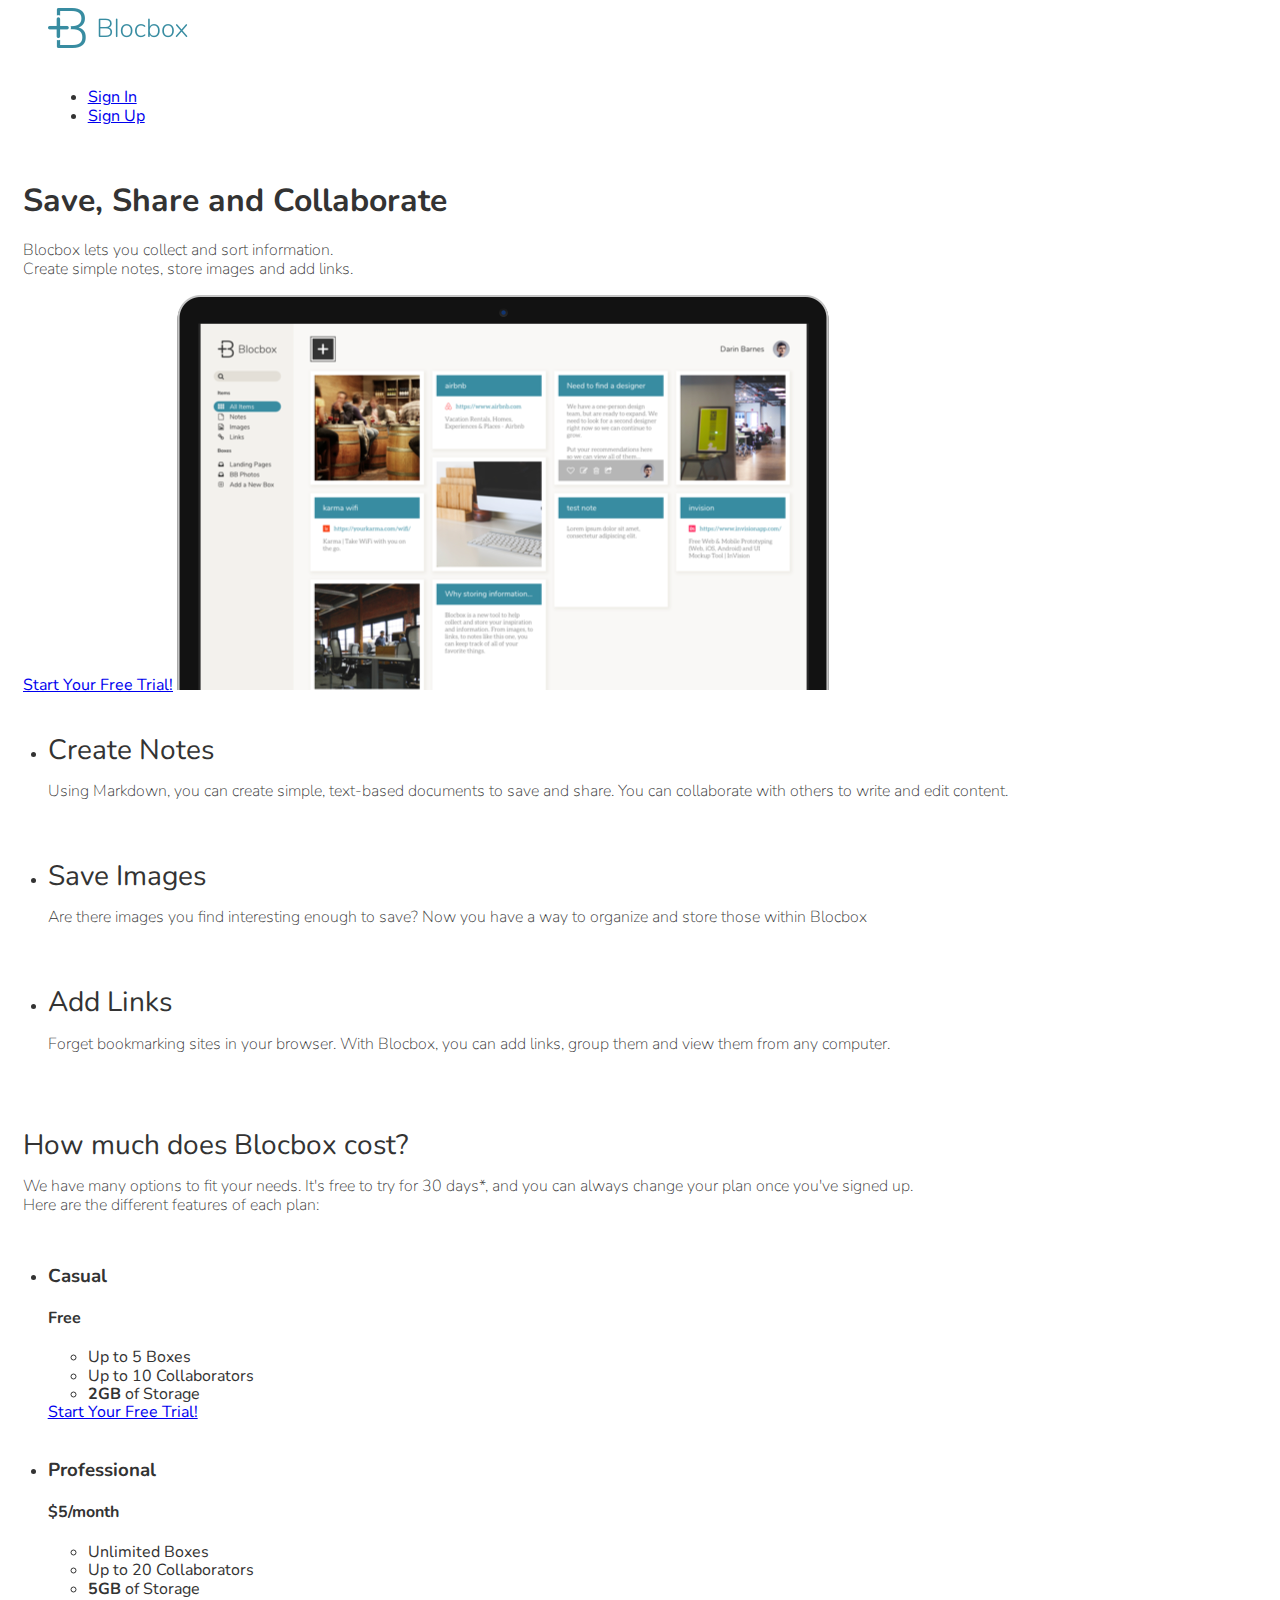
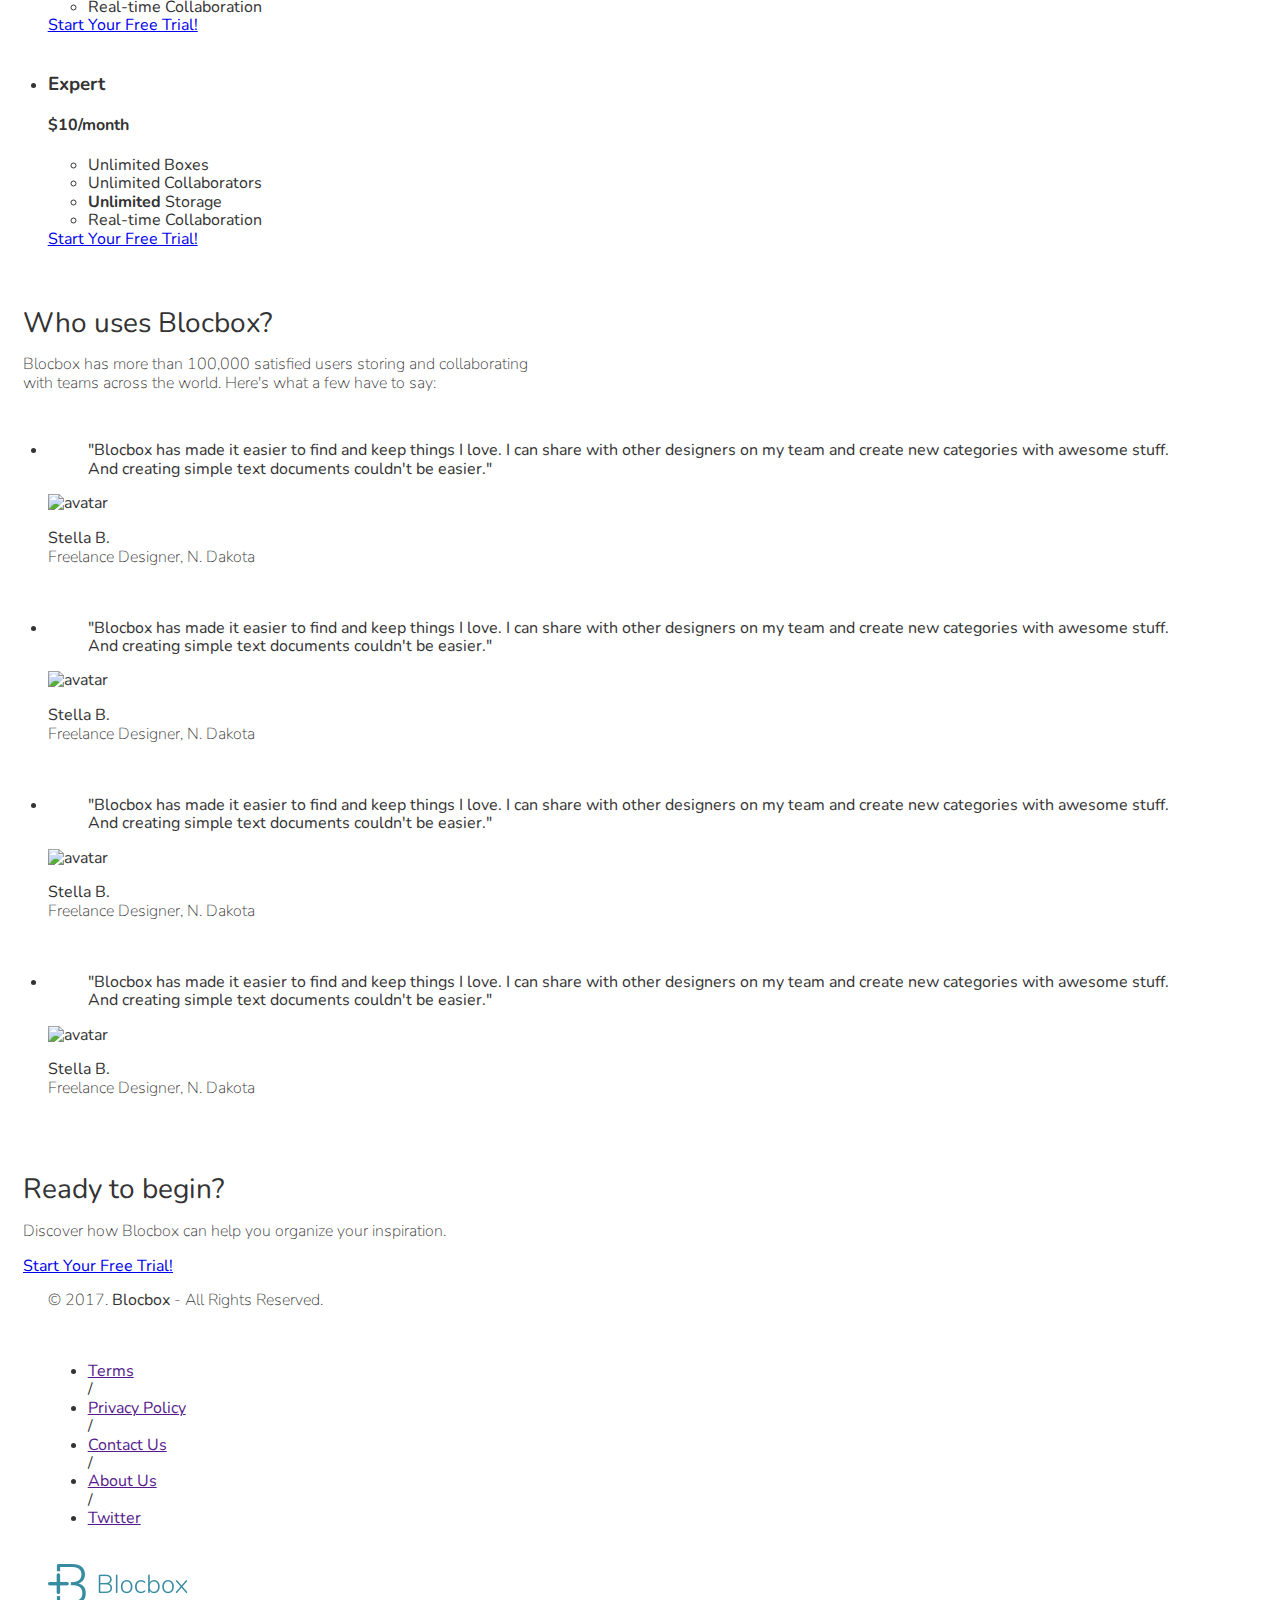
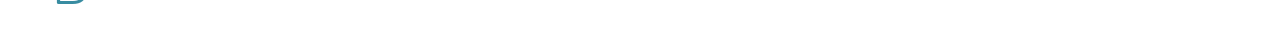
==== index.html @ 4936df34 "Checkpoint 28 completed" ====
<!DOCTYPE html>
<html lang="en-us">
<head>
  <meta http-equiv="X-UA-Compatible" content="IE=Edge">
  <meta charset="UTF-8">
  <title>Save, Share and Collaborate | Blocbox</title>

  <!-- Nunito Font -->
  <link href="https://fonts.googleapis.com/css?family=Nunito" rel="stylesheet">
  <!-- Aleo Font -->
  <link href="https://fontlibrary.org/face/aleo" rel="stylesheet">

  <!-- CSS -->
  <link rel="stylesheet" href="css/normalize.css">
  <link rel="stylesheet" href="css/style.css">
  <link rel="stylesheet" href="css/font-awesome.css"
  
</head>
<body>
  <header>
    <nav class="container">
      <div class="one-half">
        <a href="index.html" class="site-logo"><img src="images/site-logo.png" alt="Blocbox" /></a>
      </div>
      <div class="one-half">
        <ul>
          <li><a href="signin.html">Sign In</a></li>
          <li class="btn-outline"><a href="signup.html">Sign Up</a></li>
        </ul>
      </div>
    </nav>
    <div class="container hero">
      <h1>Save, Share and Collaborate</h1>
      <p>Blocbox lets you collect and sort information.<br/>Create simple notes, store images and add links.</p>
      <a href="signup.html" class="btn">Start Your Free Trial!</a>
      <img src="images/dashboard.png" alt="Blocbox" />
    </div>
  </header>
  <main role="main">
    <!-- Benefits -->
    <section class="benefits">
      <ul class="container">
        <li class="one-third">
          <h2>Create Notes</h2>
          <p>Using Markdown, you can create simple, text-based documents to save and share. You can collaborate with others to write and edit content.</p>
        </li>
        <li class="one-third">
          <h2>Save Images</h2>
          <p>Are there images you find interesting enough to save? Now you have a way to organize and store those within Blocbox</p>
        </li>
        <li class="one-third">
          <h2>Add Links</h2>
          <p>Forget bookmarking sites in your browser. With Blocbox, you can add links, group them and view them from any computer.</p>
        </li>
      </ul>
    </section>

    <!-- Pricing -->
    <section class="pricing">
      <div class="container">
        <h2>How much does Blocbox cost?</h2>
        <p>We have many options to fit your needs. It's free to try for 30 days*, and you can always change your plan once you've signed up.<br/> Here are the different features of each plan:</p>
      </div>
      <ul class="container">
        <li class="one-third">
          <div class="box">
            <h3>Casual</h3>
            <h4>Free</h4>
            <ul>
              <li>Up to 5 Boxes</li>
              <li>Up to 10 Collaborators</li>
              <li><strong>2GB</strong> of Storage</li>
            </ul>
            <a href="signup.html" class="btn">Start Your Free Trial!</a>
          </div>
        </li>
        <li class="one-third">
          <div class="box middle">
            <h3>Professional</h3>
            <h4><span>$</span>5<span class="month">/month</span></h4>
            <ul>
              <li>Unlimited Boxes</li>
              <li>Up to 20 Collaborators</li>
              <li><strong>5GB</strong> of Storage</li>
              <li>Real-time Collaboration</li>
            </ul>
            <a href="signup.html" class="btn">Start Your Free Trial!</a>
          </div>
        </li>
        <li class="one-third">
          <div class="box">
            <h3>Expert</h3>
            <h4><span>$</span>10<span class="month">/month</span></h4>
            <ul>
              <li>Unlimited Boxes</li>
              <li>Unlimited Collaborators</li>
              <li><strong>Unlimited</strong> Storage</li>
              <li>Real-time Collaboration</li>
            </ul>
            <a href="signup.html" class="btn">Start Your Free Trial!</a>
          </div>
        </li>
      </ul>
    </section>

    <!-- Testimonials -->
    <section class="testimonials">
      <div class="container">
        <h2>Who uses Blocbox?</h2>
        <p>Blocbox has more than 100,000 satisfied users storing and collaborating<br/> with teams across the world. Here's what a few have to say:</p>
      </div>
      <ul class="container">
        <li class="one-fourth">
          <blockquote>"Blocbox has made it easier to find and keep things I love. I can share with other designers on my team and create new categories with awesome stuff. And creating simple text documents couldn't be easier."
          </blockquote>
          <img src="https://s3.amazonaws.com/uifaces/faces/twitter/jsa/128.jpg" alt="avatar">
          <p class="name"><strong>Stella B.</strong><br/>Freelance Designer, N. Dakota</p>
        </li>
        <li class="one-fourth">
          <blockquote>"Blocbox has made it easier to find and keep things I love. I can share with other designers on my team and create new categories with awesome stuff. And creating simple text documents couldn't be easier."
          </blockquote>
          <img src="https://s3.amazonaws.com/uifaces/faces/twitter/jsa/128.jpg" alt="avatar">
          <p class="name"><strong>Stella B.</strong><br/>Freelance Designer, N. Dakota</p>
        </li>
        <li class="one-fourth">
          <blockquote>"Blocbox has made it easier to find and keep things I love. I can share with other designers on my team and create new categories with awesome stuff. And creating simple text documents couldn't be easier."
          </blockquote>
          <img src="https://s3.amazonaws.com/uifaces/faces/twitter/jsa/128.jpg" alt="avatar">
          <p class="name"><strong>Stella B.</strong><br/>Freelance Designer, N. Dakota</p>
        </li>
        <li class="one-fourth">
          <blockquote>"Blocbox has made it easier to find and keep things I love. I can share with other designers on my team and create new categories with awesome stuff. And creating simple text documents couldn't be easier."
          </blockquote>
          <img src="https://s3.amazonaws.com/uifaces/faces/twitter/jsa/128.jpg" alt="avatar">
          <p class="name"><strong>Stella B.</strong><br/>Freelance Designer, N. Dakota</p>
        </li>
      </ul>
    </section>

    <!-- Call to Action -->
    <section class="call to action">
      <div class="container">
        <h2>Ready to begin?</h2>
        <p>Discover how Blocbox can help you organize your inspiration.</p>
        <a href="signup.html" class="btn">Start Your Free Trial!</a>
      </div>
    </section>
  </main>

  <!-- Footer -->
  <footer>
    <div class="container footer-nav-block">
      <div class="left-footer-block one-third">
        <p class="copyright-block">&copy; 2017. <strong>Blocbox</strong> - All Rights Reserved.</p>
      </div>
      <nav class="link-block middle-footer-block one-third">
        <ul>
          <li><a href="">Terms</a></li> /
          <li><a href="">Privacy Policy</a></li> /
          <li><a href="">Contact Us</a></li> /
          <li><a href="">About Us</a></li> /
          <li><a href="">Twitter</a></li>
        </ul>
      </nav>
      <div class="right-footer-block one-third">
        <img class="logo" src="images/site-logo.png" alt="Blocbox" />
      </div>
    </div>
  </footer>

</body>
</html>
---- css/style.css ----
html, body{
  overflow-x: hidden;
}
body{
  font-family: 'Nunito', Helvetica, Arial, sans-serif;
  color: #333333;
}
h1, h2, h3, h4, h5, h6 {
  font-family: 'Nunito', Helvetica, Arial, sans-serif;
}
h2 {
  font-size: 1.750em;
  font-weight: normal;
  margin-bottom: 5px;
}
p{
  font-size: 1em;
  line-height: 1.188em;
  font-weight: 100;
}

/* GRID */
.container {
  margin-right: auto;
  margin-left: auto;
  padding-left: 15px;
  padding-right: 15px;
  position: relative;
}
.container:before,
.container:after {
  content: " ";
  display: table;
}
.container:after {
  clear: both;
}
.one-half, .one-third, .one-fourth {
  width: 96%;
  float: left;
  position: relative;
  min-height: 1px;
  margin: 0 2% 20px;
}
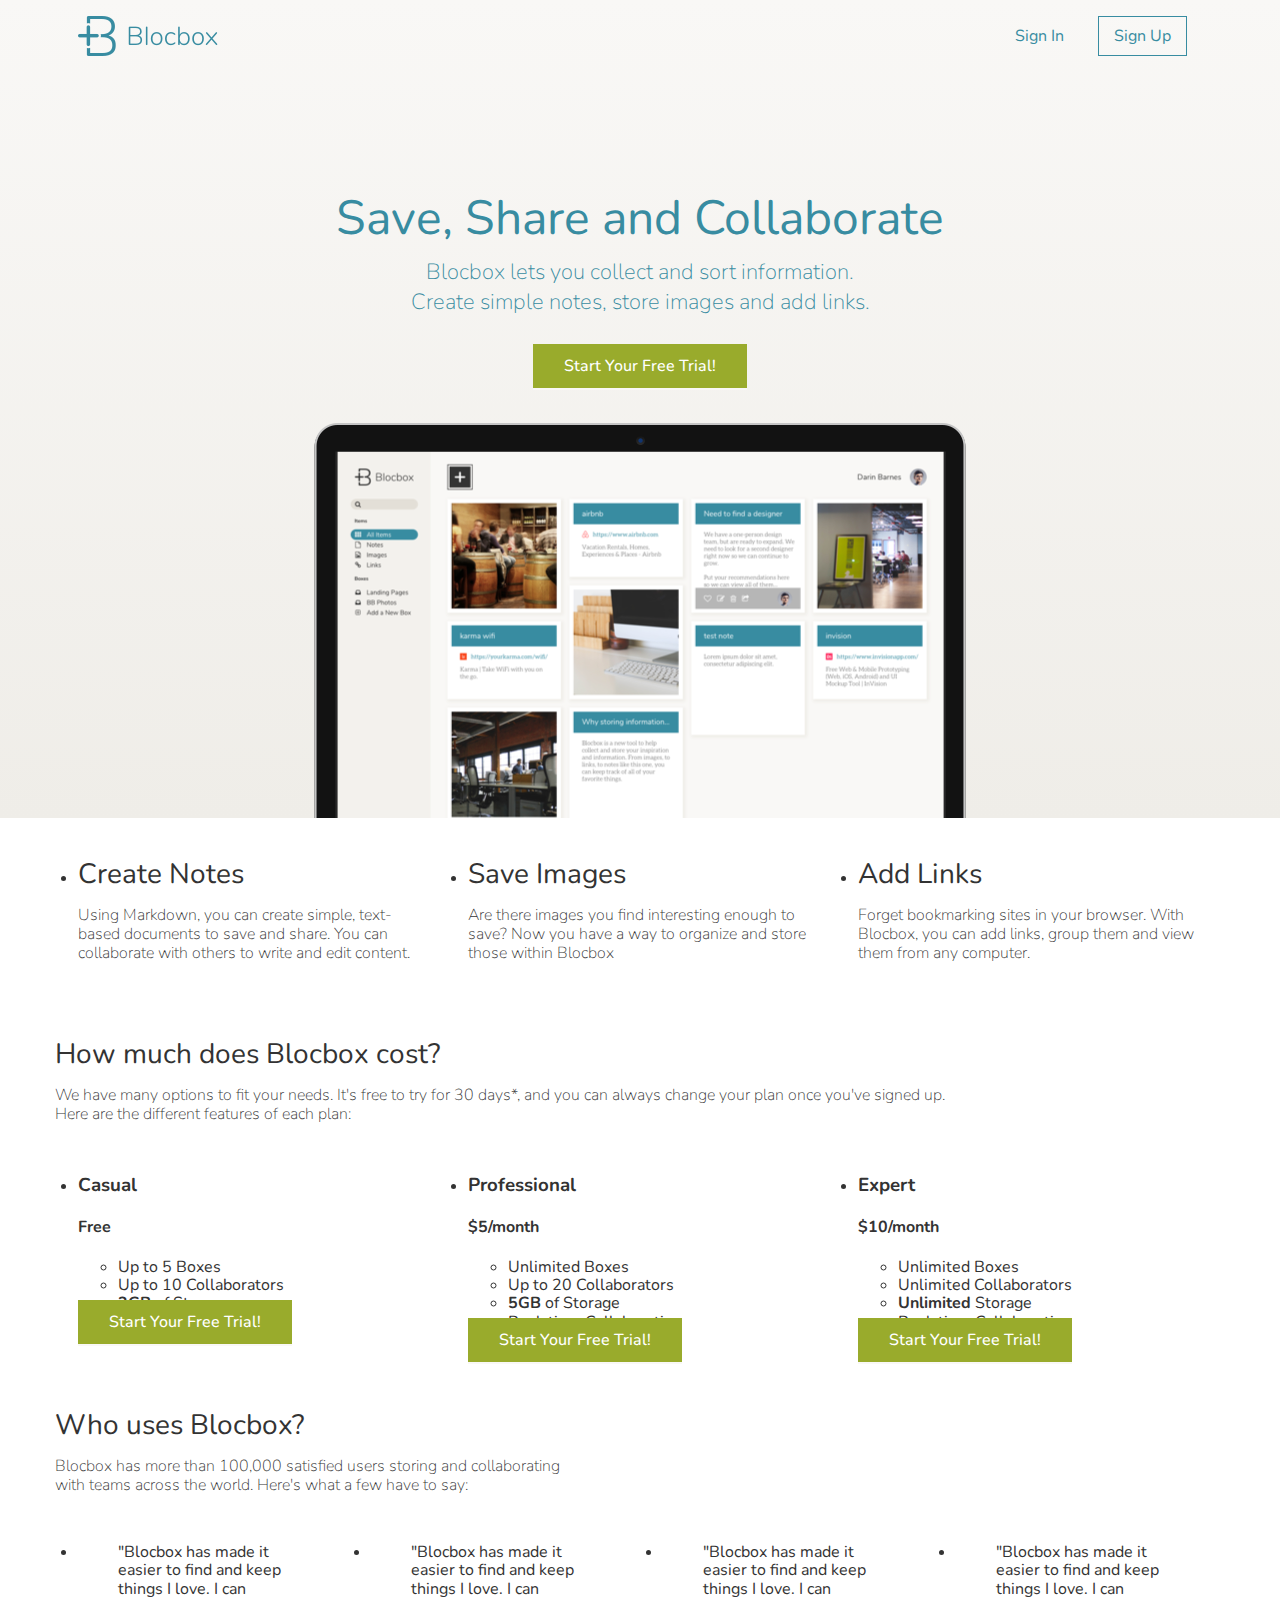
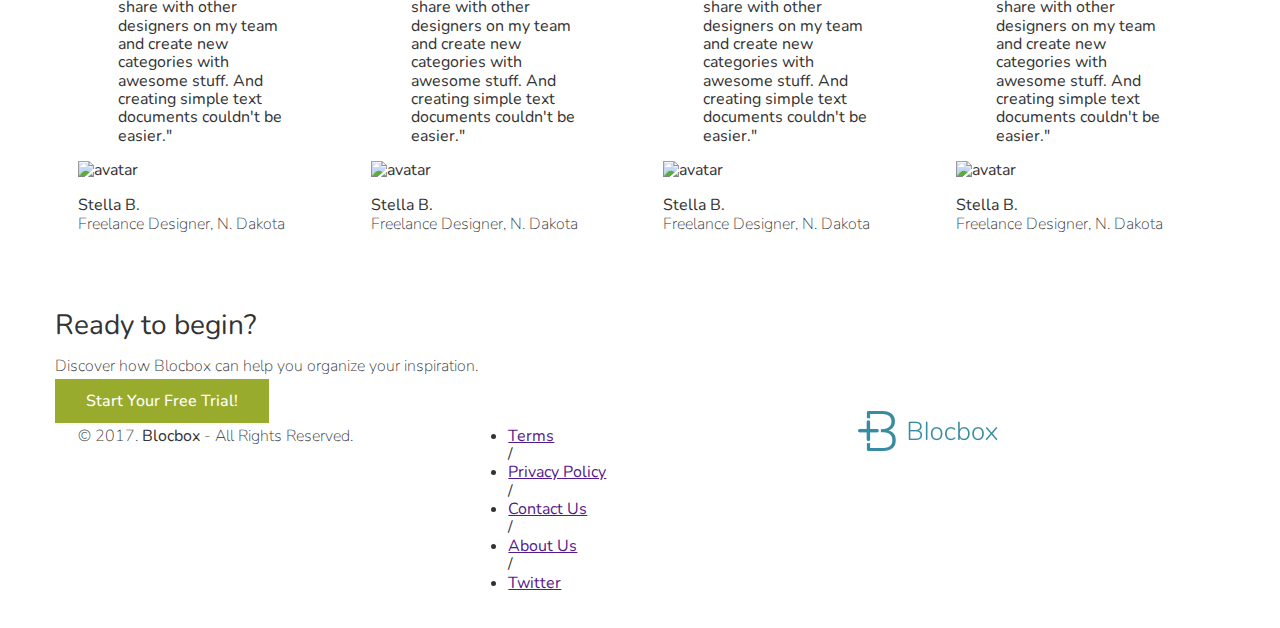
==== commit 3a87d9dd: "Homepage media queries completed" ====
--- a/index.html
+++ b/index.html
@@ -13,14 +13,16 @@
   <!-- CSS -->
   <link rel="stylesheet" href="css/normalize.css">
   <link rel="stylesheet" href="css/style.css">
-  <link rel="stylesheet" href="css/font-awesome.css"
-  
+  <link rel="stylesheet" href="css/font-awesome.css">
+  <link rel="stylesheet" href="css/animate.css">
+
 </head>
 <body>
   <header>
     <nav class="container">
       <div class="one-half">
-        <a href="index.html" class="site-logo"><img src="images/site-logo.png" alt="Blocbox" /></a>
+        <div id="logo-mobile"><a href="index.html" class="site-logo-mobile"><img src="images/site-logo-mobile.png" alt="Blocbox" /></a></div>
+        <div id="logo-desktop"><a href="index.html" class="site-logo"><img src="images/site-logo.png" alt="Blocbox" /></a></div>
       </div>
       <div class="one-half">
         <ul>
@@ -30,8 +32,8 @@
       </div>
     </nav>
     <div class="container hero">
-      <h1>Save, Share and Collaborate</h1>
-      <p>Blocbox lets you collect and sort information.<br/>Create simple notes, store images and add links.</p>
+      <h1 class="animated fadeIn">Save, Share and Collaborate</h1>
+      <p>Blocbox lets you collect and sort information.<br/ class="break"> Create simple notes, store images and add links.</p>
       <a href="signup.html" class="btn">Start Your Free Trial!</a>
       <img src="images/dashboard.png" alt="Blocbox" />
     </div>
--- a/css/style.css
+++ b/css/style.css
@@ -4,6 +4,8 @@
 body{
   font-family: 'Nunito', Helvetica, Arial, sans-serif;
   color: #333333;
+  margin: 0;
+  padding:0;
 }
 h1, h2, h3, h4, h5, h6 {
   font-family: 'Nunito', Helvetica, Arial, sans-serif;
@@ -42,3 +44,131 @@
   min-height: 1px;
   margin: 0 2% 20px;
 }
+@media (min-width: 320px) {
+  .container {
+    width: 307px;
+  }
+  #logo-mobile {
+    display: block;
+  }
+  #logo-desktop {
+    display: none;
+  }
+  header .hero h1 {
+    font-size: 2em;
+    font-weight: normal;
+    margin: 20px 0 0;
+  }
+  header .hero p {
+    font-size: 1em;
+    line-height: 1em;
+    font-weight: 100;
+    margin: 10px 0 40px;
+  }
+  header .hero img {
+    display: none;
+    margin: 3em auto 0;
+  }
+  header .break {
+    display: none;
+  }
+}
+@media (min-width: 768px) {
+  .container {
+    width: 750px;
+    }
+    #logo-mobile {
+      display: none;
+    }
+    #logo-desktop {
+      display: block;
+    }
+    header .hero h1 {
+      font-size: 3em;
+      font-weight: normal;
+      margin: 95px 0 0;
+    }
+    header .hero p {
+      font-size: 1.375em;
+      line-height: 1.375em;
+      font-weight: 100;
+      margin: 10px 0 40px;
+    }
+    header .hero img {
+      display: block;
+      margin: 3em auto 0;
+    }
+    header .break {
+      display: inline;
+    }
+}
+@media (min-width: 992px) {
+  .container {
+    width: 970px;
+  }
+  .one-half {
+    width: 46%;
+  }
+  .one-third {
+    width: 29.33333%;
+  }
+  .one-fourth {
+    width: 21%;
+  }
+}
+@media (min-width: 1200px) {
+  .container {
+    width: 1170px;
+  }
+}
+
+/* HEADER */
+header {
+  color: #388CA1;
+  background: #F9F8F6;
+  background-image: linear-gradient(180deg, #F9F8F6 0%, #EFEDE8 100%);
+}
+header nav {
+  padding:1em 0;
+}
+header nav ul {
+  display: inline;
+  text-align: right;
+  float: right;
+  margin: 0;
+}
+header nav ul > li {
+  list-style-type: none;
+  display: inline-block;
+  margin: 0 15px;
+}
+header nav ul > li.btn-outline {
+  padding: 10px 15px;
+  border: 1px solid #388CA1;
+}
+header nav ul > li.btn-outline:hover {
+  background: #388CA1;
+}
+header nav ul > li > a {
+  color: #388CA1;
+  text-decoration: none;
+}
+header nav ul > li.btn-outline:hover > a {
+  color: #FFFFFF;
+}
+header .hero {
+  text-align: center;
+  display: block;
+  position: relative;
+}
+
+/* BUTTONS */
+.btn {
+  color: #FFFFFF;
+  font-weight: 500;
+  text-decoration: none;
+  padding: 10px 30px;
+  background: #99AB2C;
+  border: 1px solid #99AB2C;
+  box-shadow: 0px 2px 0px 0px #F9F8F6;
+}
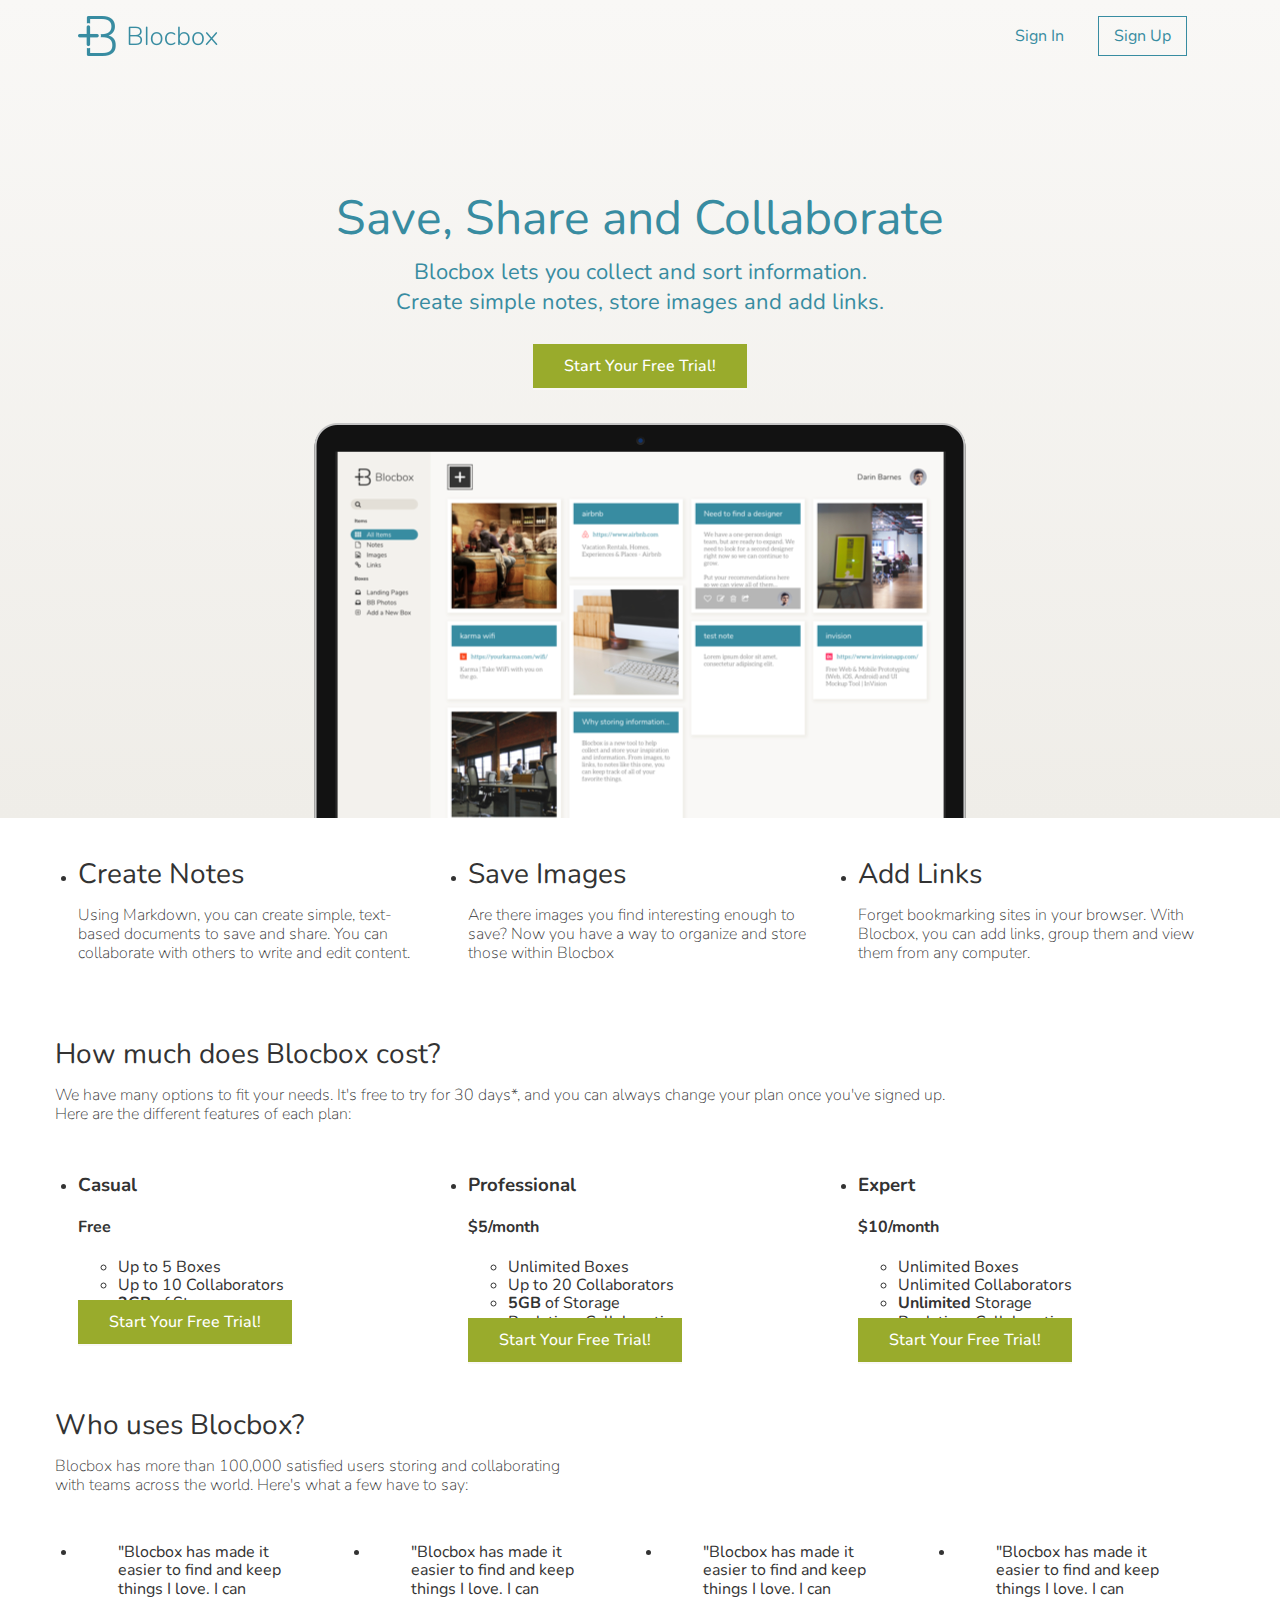
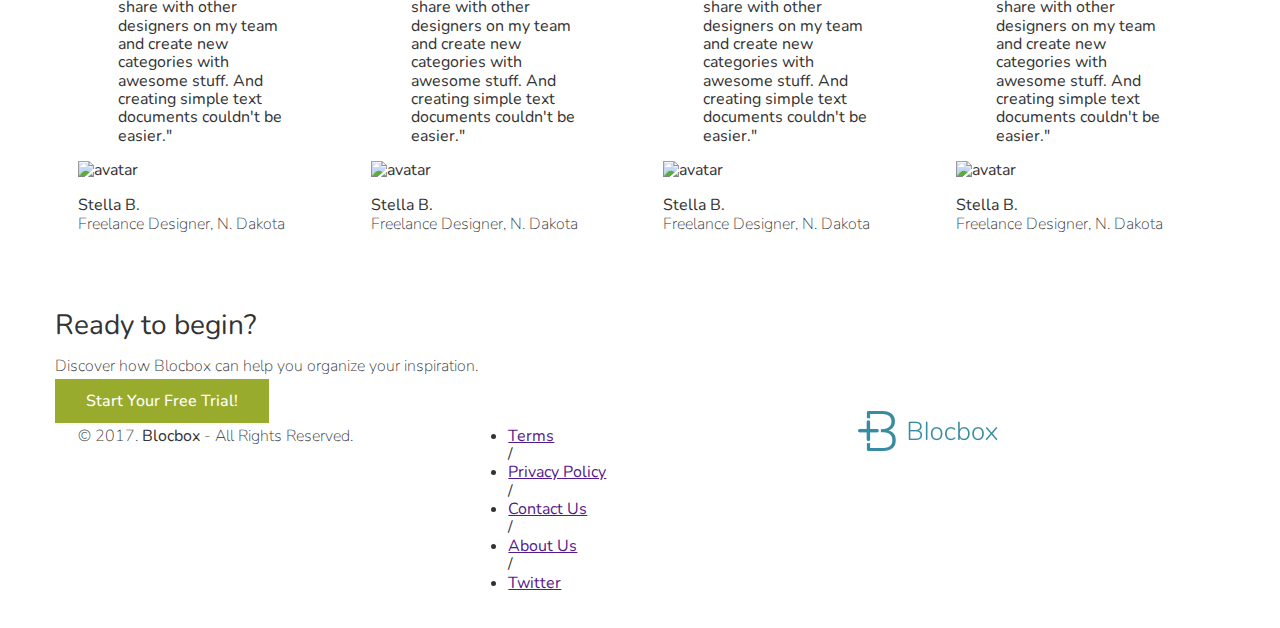
==== commit 58b8d706: "Homepage media queries revision" ====
--- a/index.html
+++ b/index.html
@@ -3,6 +3,7 @@
 <head>
   <meta http-equiv="X-UA-Compatible" content="IE=Edge">
   <meta charset="UTF-8">
+  <meta content="width=device-width, initial-scale=1.0, maximum-scale=1, minimum-scale=1, user-scalable=no" name="viewport">
   <title>Save, Share and Collaborate | Blocbox</title>
 
   <!-- Nunito Font -->
--- a/css/style.css
+++ b/css/style.css
@@ -44,82 +44,35 @@
   min-height: 1px;
   margin: 0 2% 20px;
 }
-@media (min-width: 320px) {
-  .container {
-    width: 307px;
-  }
-  #logo-mobile {
-    display: block;
-  }
-  #logo-desktop {
-    display: none;
-  }
-  header .hero h1 {
-    font-size: 2em;
-    font-weight: normal;
-    margin: 20px 0 0;
-  }
-  header .hero p {
-    font-size: 1em;
-    line-height: 1em;
-    font-weight: 100;
-    margin: 10px 0 40px;
-  }
-  header .hero img {
-    display: none;
-    margin: 3em auto 0;
-  }
-  header .break {
-    display: none;
-  }
+.container {
+  width: 307px;
 }
-@media (min-width: 768px) {
-  .container {
-    width: 750px;
-    }
-    #logo-mobile {
-      display: none;
-    }
-    #logo-desktop {
-      display: block;
-    }
-    header .hero h1 {
-      font-size: 3em;
-      font-weight: normal;
-      margin: 95px 0 0;
-    }
-    header .hero p {
-      font-size: 1.375em;
-      line-height: 1.375em;
-      font-weight: 100;
-      margin: 10px 0 40px;
-    }
-    header .hero img {
-      display: block;
-      margin: 3em auto 0;
-    }
-    header .break {
-      display: inline;
-    }
+#logo-mobile {
+  display: block;
 }
-@media (min-width: 992px) {
-  .container {
-    width: 970px;
-  }
-  .one-half {
-    width: 46%;
-  }
-  .one-third {
-    width: 29.33333%;
-  }
-  .one-fourth {
-    width: 21%;
-  }
+#logo-desktop {
+  display: none;
 }
-@media (min-width: 1200px) {
-  .container {
-    width: 1170px;
-  }
+header {
+  -webkit-font-smoothing: antialiased;
+}
+header .hero h1 {
+  font-size: 2em;
+  font-weight: normal;
+  margin: 20px 0 0;
+}
+header .hero p {
+  font-size: 1em;
+  line-height: 1em;
+  font-weight: normal;
+  margin: 10px 0 40px;
+}
+header .hero img {
+  display: none;
+  margin: 3em auto 0;
+}
+header .break {
+  display: none;
 }
 
 /* HEADER */
@@ -130,12 +83,12 @@
 }
 header nav {
   padding:1em 0;
+  text-align: center;
 }
 header nav ul {
   display: inline;
-  text-align: right;
-  float: right;
-  margin: 0;
+  margin: 0 auto;
+  padding: 0;
 }
 header nav ul > li {
   list-style-type: none;
@@ -172,3 +125,60 @@
   border: 1px solid #99AB2C;
   box-shadow: 0px 2px 0px 0px #F9F8F6;
 }
+
+/* QUERIES */
+@media (min-width: 768px) {
+  .container {
+    width: 750px;
+    }
+    #logo-mobile {
+      display: none;
+    }
+    #logo-desktop {
+      display: block;
+    }
+    header nav {
+      text-align: left;
+    }
+    header nav ul {
+      float: right;
+      text-align: right;
+    }
+    header .hero h1 {
+      font-size: 3em;
+      font-weight: normal;
+      margin: 95px 0 0;
+    }
+    header .hero p {
+      font-size: 1.375em;
+      line-height: 1.375em;
+      font-weight: normal;
+      margin: 10px 0 40px;
+    }
+    header .hero img {
+      display: block;
+      margin: 3em auto 0;
+    }
+    header .break {
+      display: inline;
+    }
+}
+@media (min-width: 992px) {
+  .container {
+    width: 970px;
+  }
+  .one-half {
+    width: 46%;
+  }
+  .one-third {
+    width: 29.33333%;
+  }
+  .one-fourth {
+    width: 21%;
+  }
+}
+@media (min-width: 1200px) {
+  .container {
+    width: 1170px;
+  }
+}
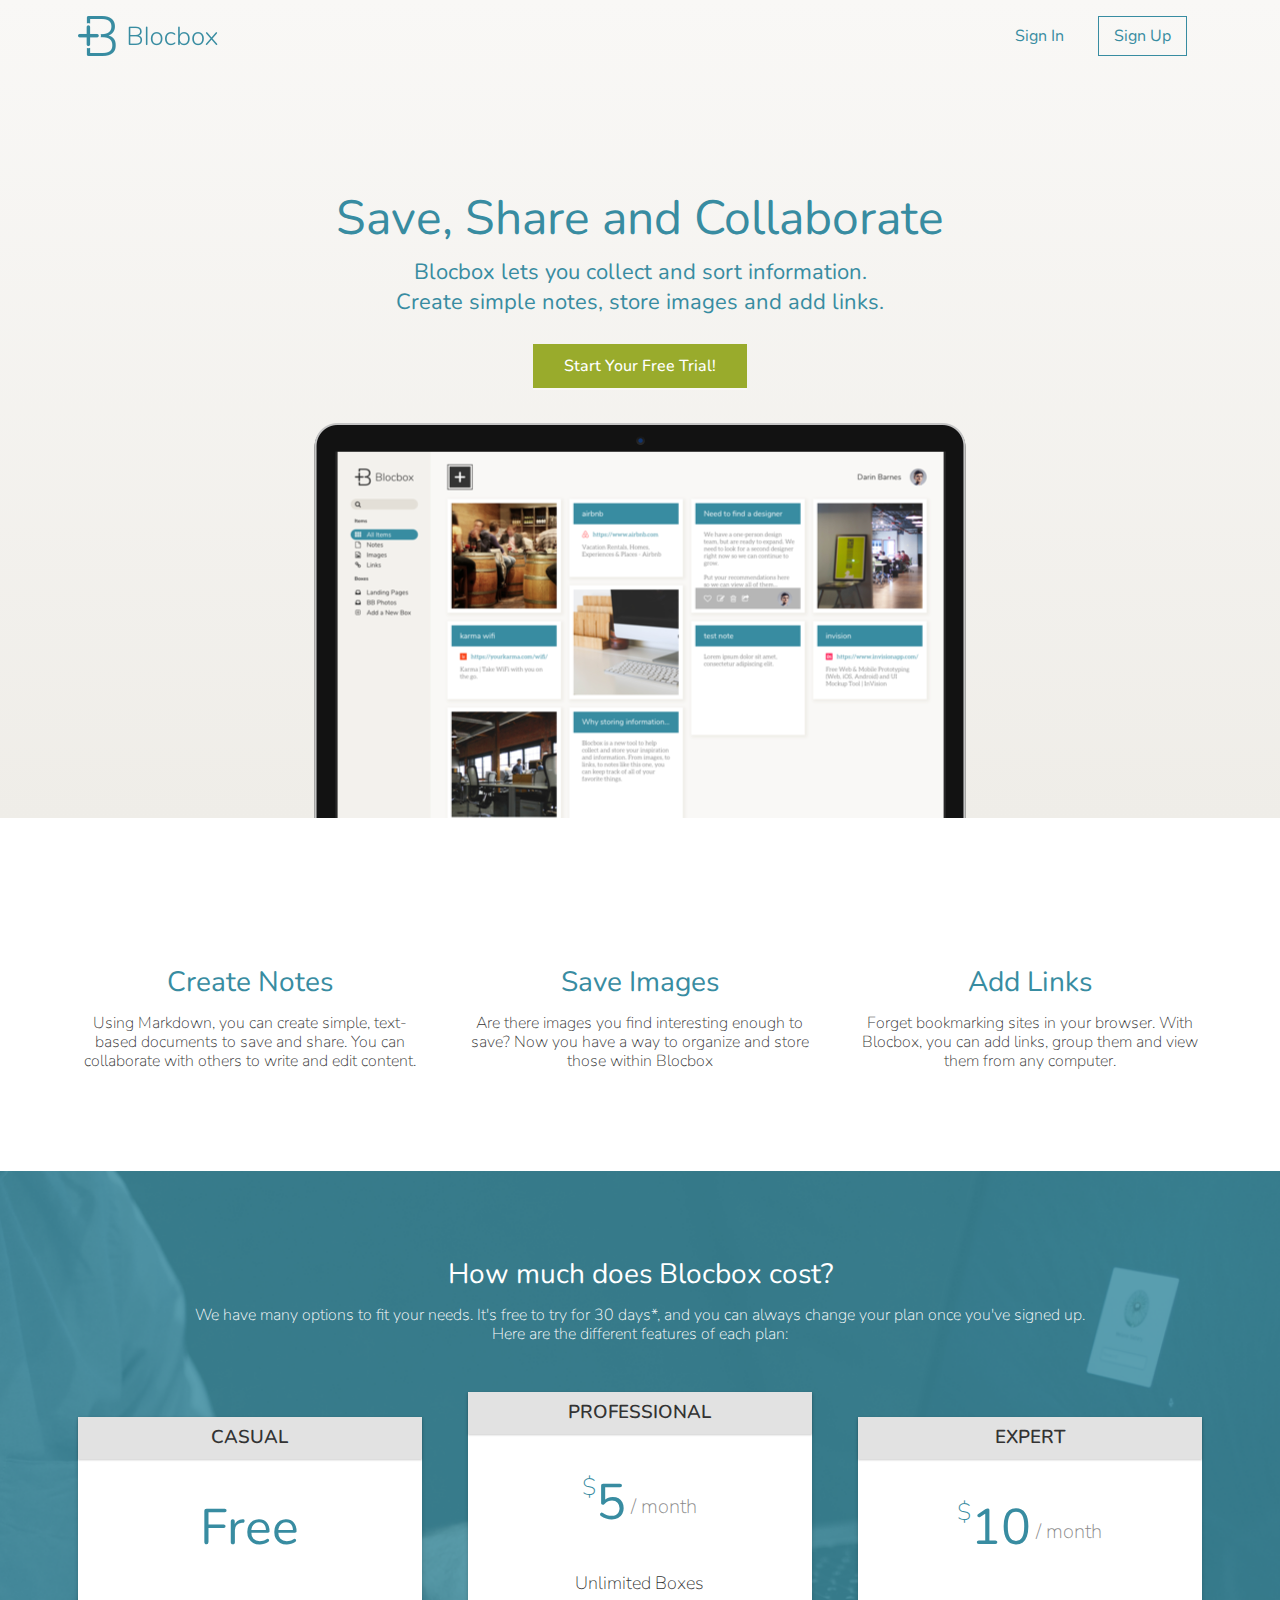
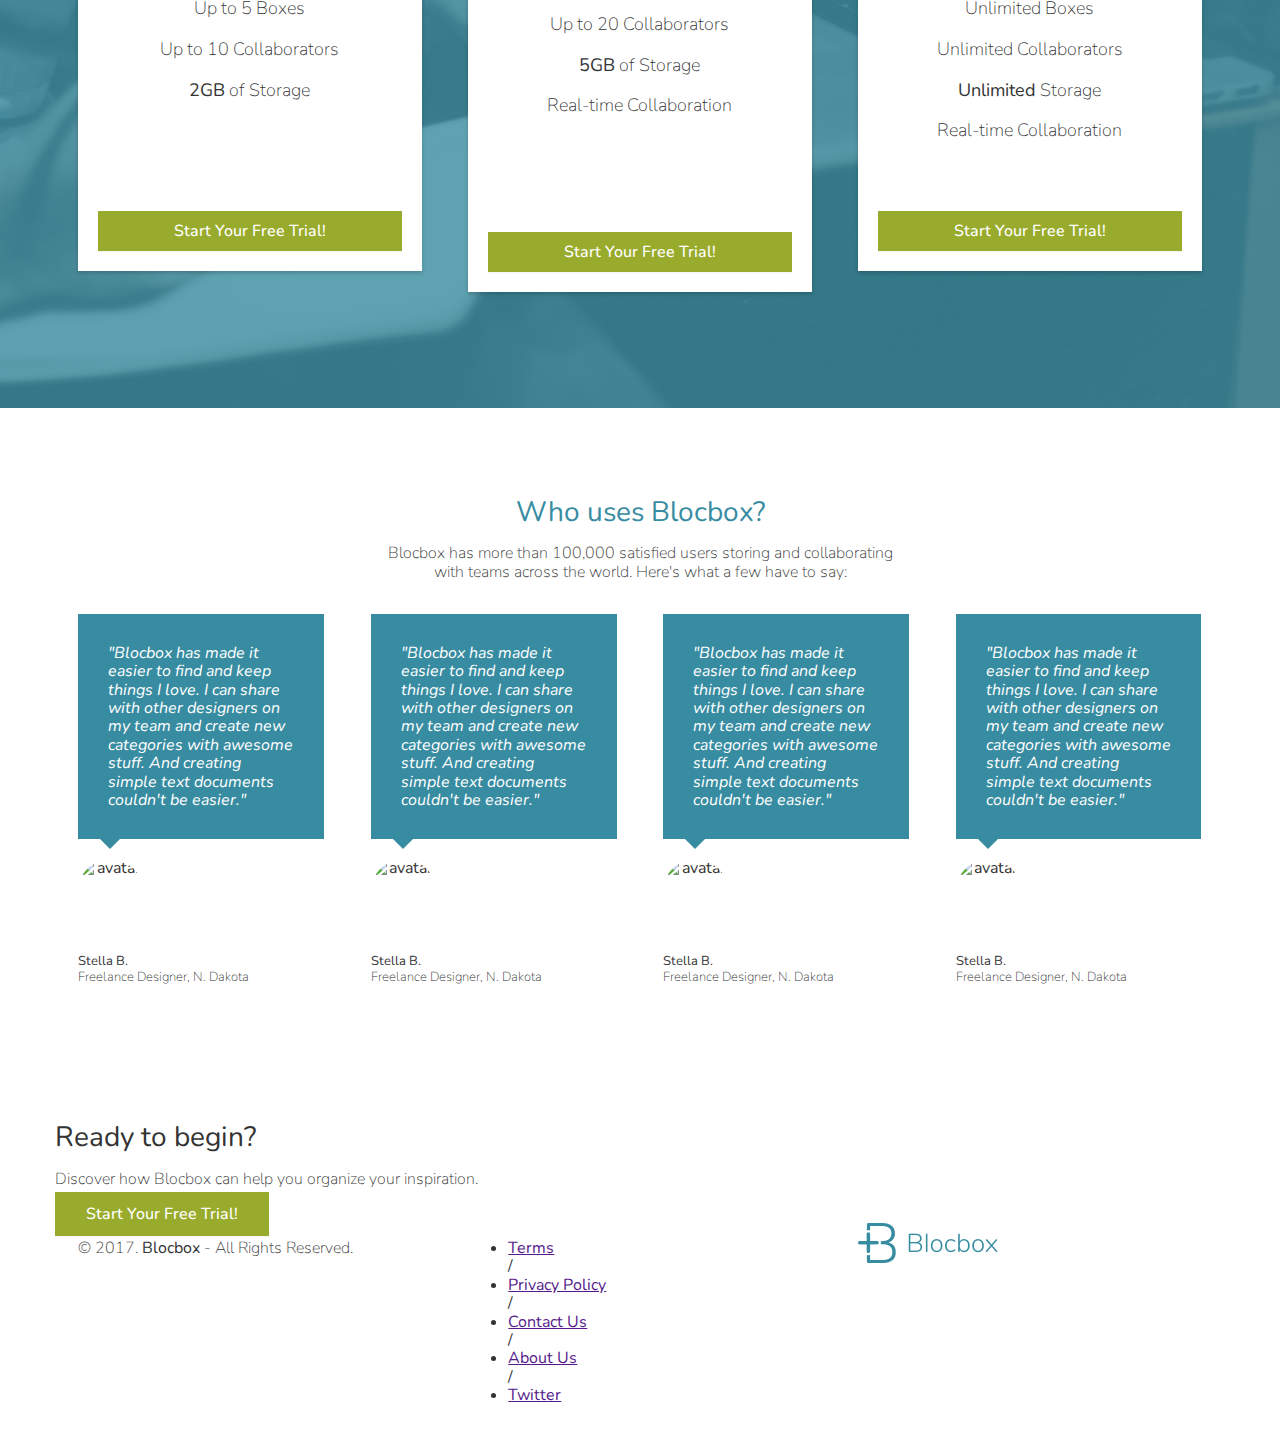
==== commit 18128c78: "Checkpoint 30 completed" ====
--- a/index.html
+++ b/index.html
@@ -44,16 +44,19 @@
     <section class="benefits">
       <ul class="container">
         <li class="one-third">
-          <h2>Create Notes</h2>
-          <p>Using Markdown, you can create simple, text-based documents to save and share. You can collaborate with others to write and edit content.</p>
+          <i class="fa fa-file-o"></i>
+            <h2>Create Notes</h2>
+            <p>Using Markdown, you can create simple, text-based documents to save and share. You can collaborate with others to write and edit content.</p>
         </li>
         <li class="one-third">
-          <h2>Save Images</h2>
-          <p>Are there images you find interesting enough to save? Now you have a way to organize and store those within Blocbox</p>
+          <i class="fa fa-picture-o"></i>
+            <h2>Save Images</h2>
+            <p>Are there images you find interesting enough to save? Now you have a way to organize and store those within Blocbox</p>
         </li>
         <li class="one-third">
-          <h2>Add Links</h2>
-          <p>Forget bookmarking sites in your browser. With Blocbox, you can add links, group them and view them from any computer.</p>
+          <i class="fa fa-link"></i>
+            <h2>Add Links</h2>
+            <p>Forget bookmarking sites in your browser. With Blocbox, you can add links, group them and view them from any computer.</p>
         </li>
       </ul>
     </section>
@@ -80,7 +83,7 @@
         <li class="one-third">
           <div class="box middle">
             <h3>Professional</h3>
-            <h4><span>$</span>5<span class="month">/month</span></h4>
+            <h4><span>$</span>5<span class="month"> / month</span></h4>
             <ul>
               <li>Unlimited Boxes</li>
               <li>Up to 20 Collaborators</li>
@@ -93,7 +96,7 @@
         <li class="one-third">
           <div class="box">
             <h3>Expert</h3>
-            <h4><span>$</span>10<span class="month">/month</span></h4>
+            <h4><span>$</span>10<span class="month"> / month</span></h4>
             <ul>
               <li>Unlimited Boxes</li>
               <li>Unlimited Collaborators</li>
--- a/css/style.css
+++ b/css/style.css
@@ -126,6 +126,159 @@
   box-shadow: 0px 2px 0px 0px #F9F8F6;
 }
 
+/* BENEFITS */
+.benefits {
+  text-align: center;
+  display: block;
+  position: relative;
+}
+.benefits ul {
+  margin: 0 auto;
+  padding: 4em 0;
+}
+.benefits ul li {
+  list-style-type: none;
+  display: inline-block;
+}
+.benefits i {
+  color: #388CA1;
+  font-size: 3.75em;
+  margin: 0;
+  vertical-align: middle;
+}
+.benefits h2 {
+  color: #388CA1;
+}
+
+/* PRICING */
+.pricing {
+  background: #388CA1 url("../images/background.png") top center no-repeat;
+  background: url ("../images/background.png") top center no-repeat, linear gradient (206deg, #388CA1 0%, #388CA1 94%);
+  background-size: cover;
+  text-align: center;
+  padding: 4em 0;
+}
+.pricing h2, .pricing p {
+  color: #FFFFFF;
+}
+.pricing ul {
+  margin: 0 auto;
+  padding: 2em 0;
+}
+.pricing ul li {
+  list-style-type: none;
+}
+.box {
+  padding: 0 15px 15px;
+  background: #FFFFFF;
+  box-shadow: 0px 2px 4px 0px rgba(0, 0, 0, 0.20);
+  min-height: 439px;
+  position: relative;
+  margin-top: 25px;
+}
+.box.middle {
+  min-height: 485px;
+  margin-top: 0px;
+}
+.box h3 {
+  font-family: "Nunito", Helvetica, Arial, sans-serif;
+  font-weight: 600;
+  text-transform: uppercase;
+  background: #E2E2E2;
+  box-shadow: 0px 1px 2px 0px rgba(0, 0, 0, 0.20);
+  left: 0;
+  right: 0;
+  top: 0;
+  text-align: center;
+  margin: 0 -15px 40px;
+  padding: 10px 0;
+}
+.box h4 {
+  font-size: 50px;
+  font-weight: normal;
+  margin: 40px 0 10px;
+  color: #388CA1;
+}
+.box h4 span {
+  font-size: 24px;
+  font-weight: lighter;
+  vertical-align: top;
+}
+.box h4 span.month {
+  font-family: "Nunito", Helvetica, Arial, sans-serif;
+  font-weight: 100;
+  color: #888888;
+  font-size: 20px;
+  vertical-align: middle;
+}
+.box ul li {
+  font-size: 1.125em;
+  margin-bottom: 20px;
+  font-weight: 100;
+}
+.box .btn {
+  position: absolute;
+  bottom: 20px;
+  left: 20px;
+  right: 20px;
+}
+.small {
+  font-size: .75em;
+  color: #FEFEFE;
+  line-height: 15px;
+  font-style: italic;
+}
+
+/* TESTIMONIALS */
+.testimonials {
+  padding: 4em 0;
+  text-align: center;
+}
+.testimonials h2 {
+  color: #388CA1;
+}
+.testimonials ul li {
+  list-style-type: none;
+}
+.testimonials blockquote {
+  color: #FFFFFF;
+  text-align: left;
+  font-style: italic;
+  background: #388CA1;
+  position: relative;
+  padding: 30px;
+  width: auto;
+  margin: 0;
+}
+.testimonials blockquote:after {
+  top: 100%;
+  left: 13%;
+  border: solid transparent;
+  content: " ";
+  height: 0;
+  width: 0;
+  position: absolute;
+  pointer-events: none;
+  border-top-color: #388CA1;
+  border-width: 10px;
+  margin-left: -10px;
+ }
+.testimonials img {
+  height: 65px;
+  width: 65px;
+  border-radius: 50%;
+  float: left;
+  display: inline-block;
+  margin: 20px 10px 0 0;
+}
+.testimonials p.name {
+  float: left;
+  display: inline-block;
+  text-align: left;
+  font-size: 0.8125em;
+  margin-top: 30px;
+}
+
 /* QUERIES */
 @media (min-width: 768px) {
   .container {
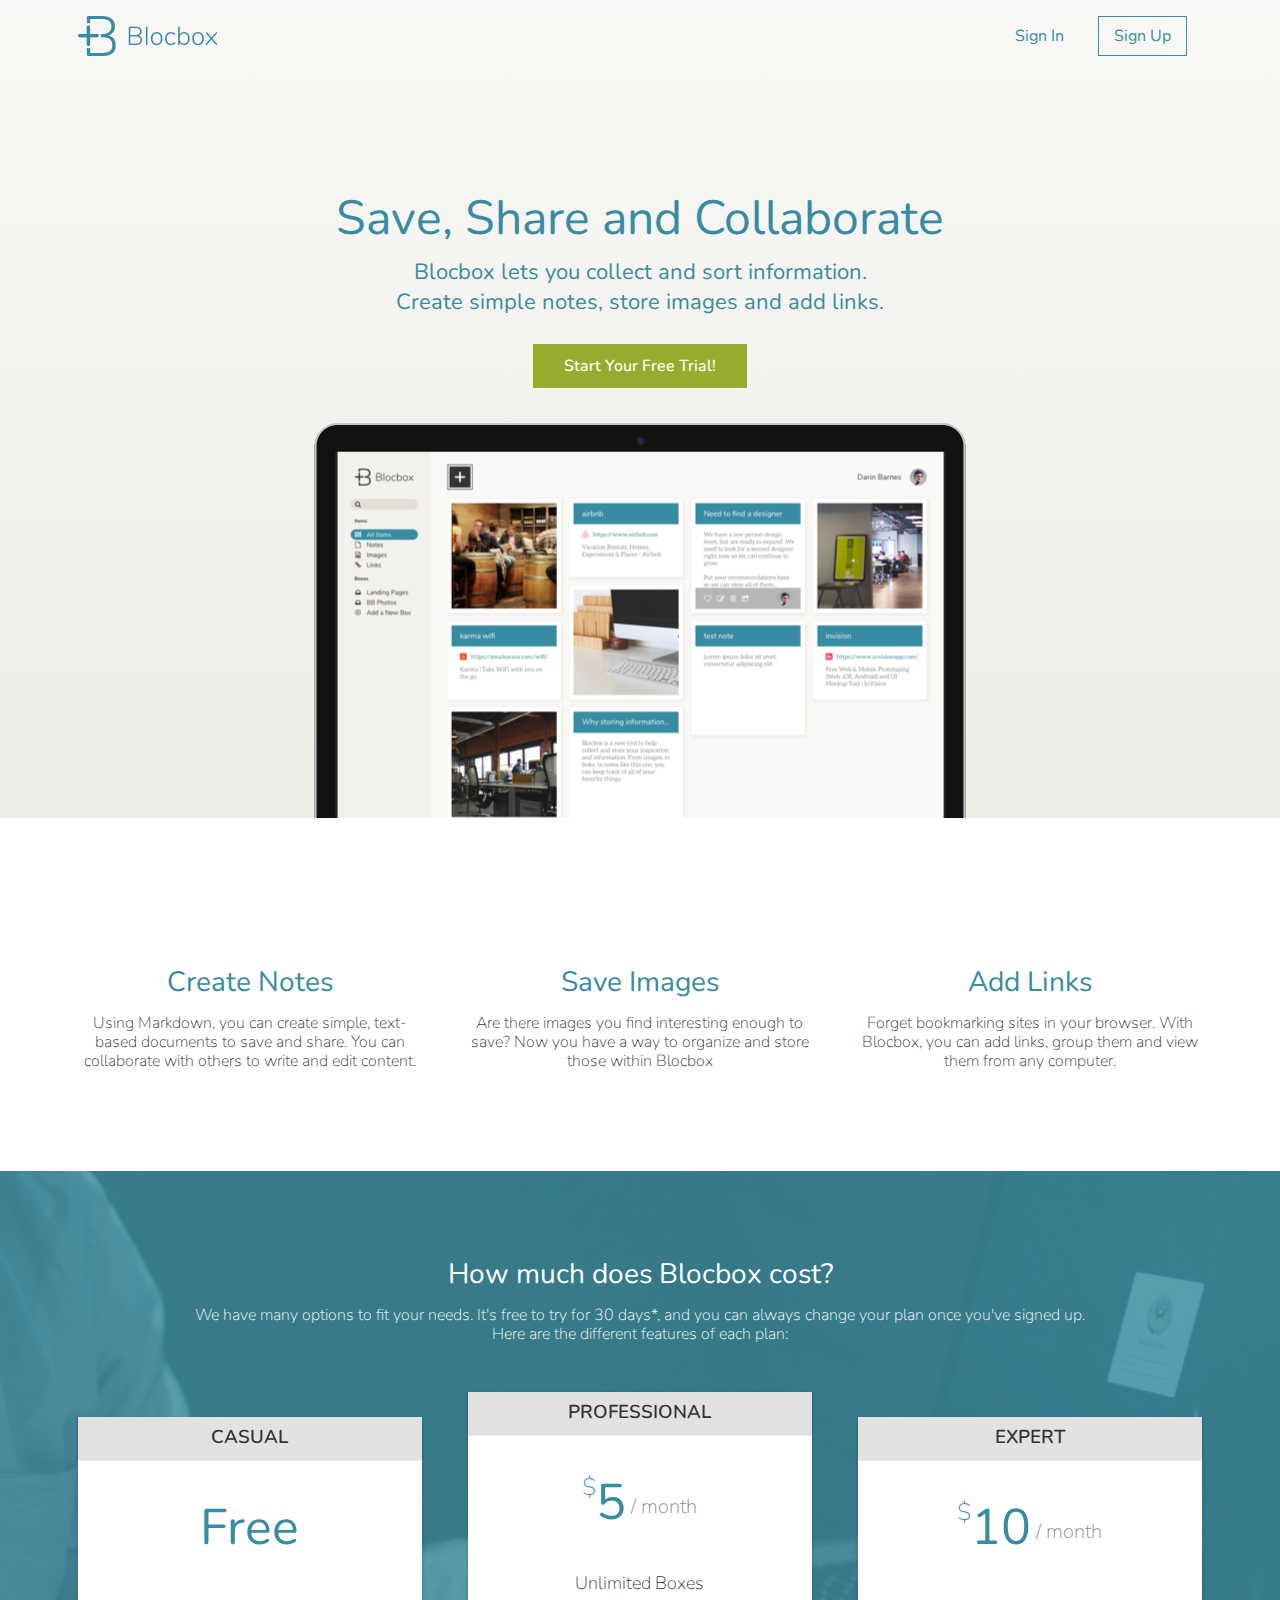
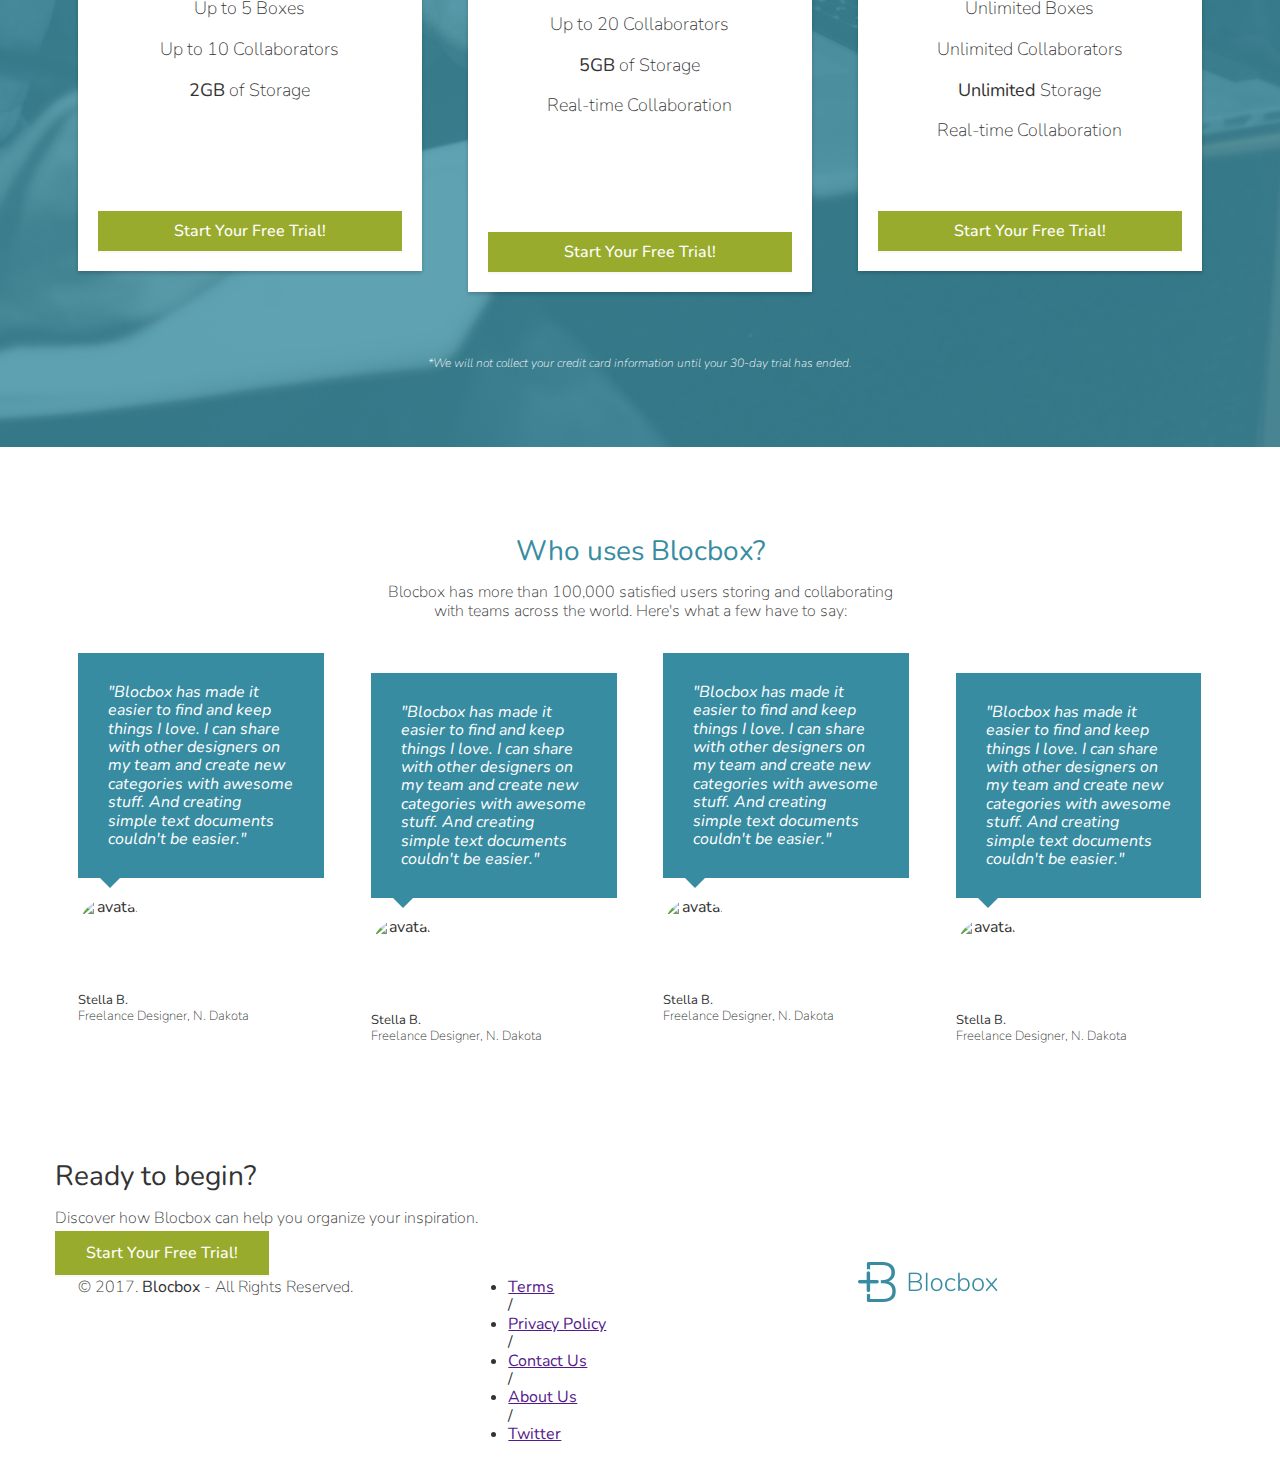
==== commit f1afdcdf: "Homepage styling completed" ====
--- a/index.html
+++ b/index.html
@@ -107,6 +107,9 @@
           </div>
         </li>
       </ul>
+      <div class="container">
+        <p class="small">*We will not collect your credit card information until your 30-day trial has ended.</p>
+      </div>
     </section>
 
     <!-- Testimonials -->
@@ -122,7 +125,7 @@
           <img src="https://s3.amazonaws.com/uifaces/faces/twitter/jsa/128.jpg" alt="avatar">
           <p class="name"><strong>Stella B.</strong><br/>Freelance Designer, N. Dakota</p>
         </li>
-        <li class="one-fourth">
+        <li class="one-fourth stagger">
           <blockquote>"Blocbox has made it easier to find and keep things I love. I can share with other designers on my team and create new categories with awesome stuff. And creating simple text documents couldn't be easier."
           </blockquote>
           <img src="https://s3.amazonaws.com/uifaces/faces/twitter/jsa/128.jpg" alt="avatar">
@@ -134,7 +137,7 @@
           <img src="https://s3.amazonaws.com/uifaces/faces/twitter/jsa/128.jpg" alt="avatar">
           <p class="name"><strong>Stella B.</strong><br/>Freelance Designer, N. Dakota</p>
         </li>
-        <li class="one-fourth">
+        <li class="one-fourth stagger">
           <blockquote>"Blocbox has made it easier to find and keep things I love. I can share with other designers on my team and create new categories with awesome stuff. And creating simple text documents couldn't be easier."
           </blockquote>
           <img src="https://s3.amazonaws.com/uifaces/faces/twitter/jsa/128.jpg" alt="avatar">
--- a/css/style.css
+++ b/css/style.css
@@ -315,6 +315,10 @@
     header .break {
       display: inline;
     }
+    .testimonials li.stagger {
+      position: relative;
+      top: 20px
+    }
 }
 @media (min-width: 992px) {
   .container {
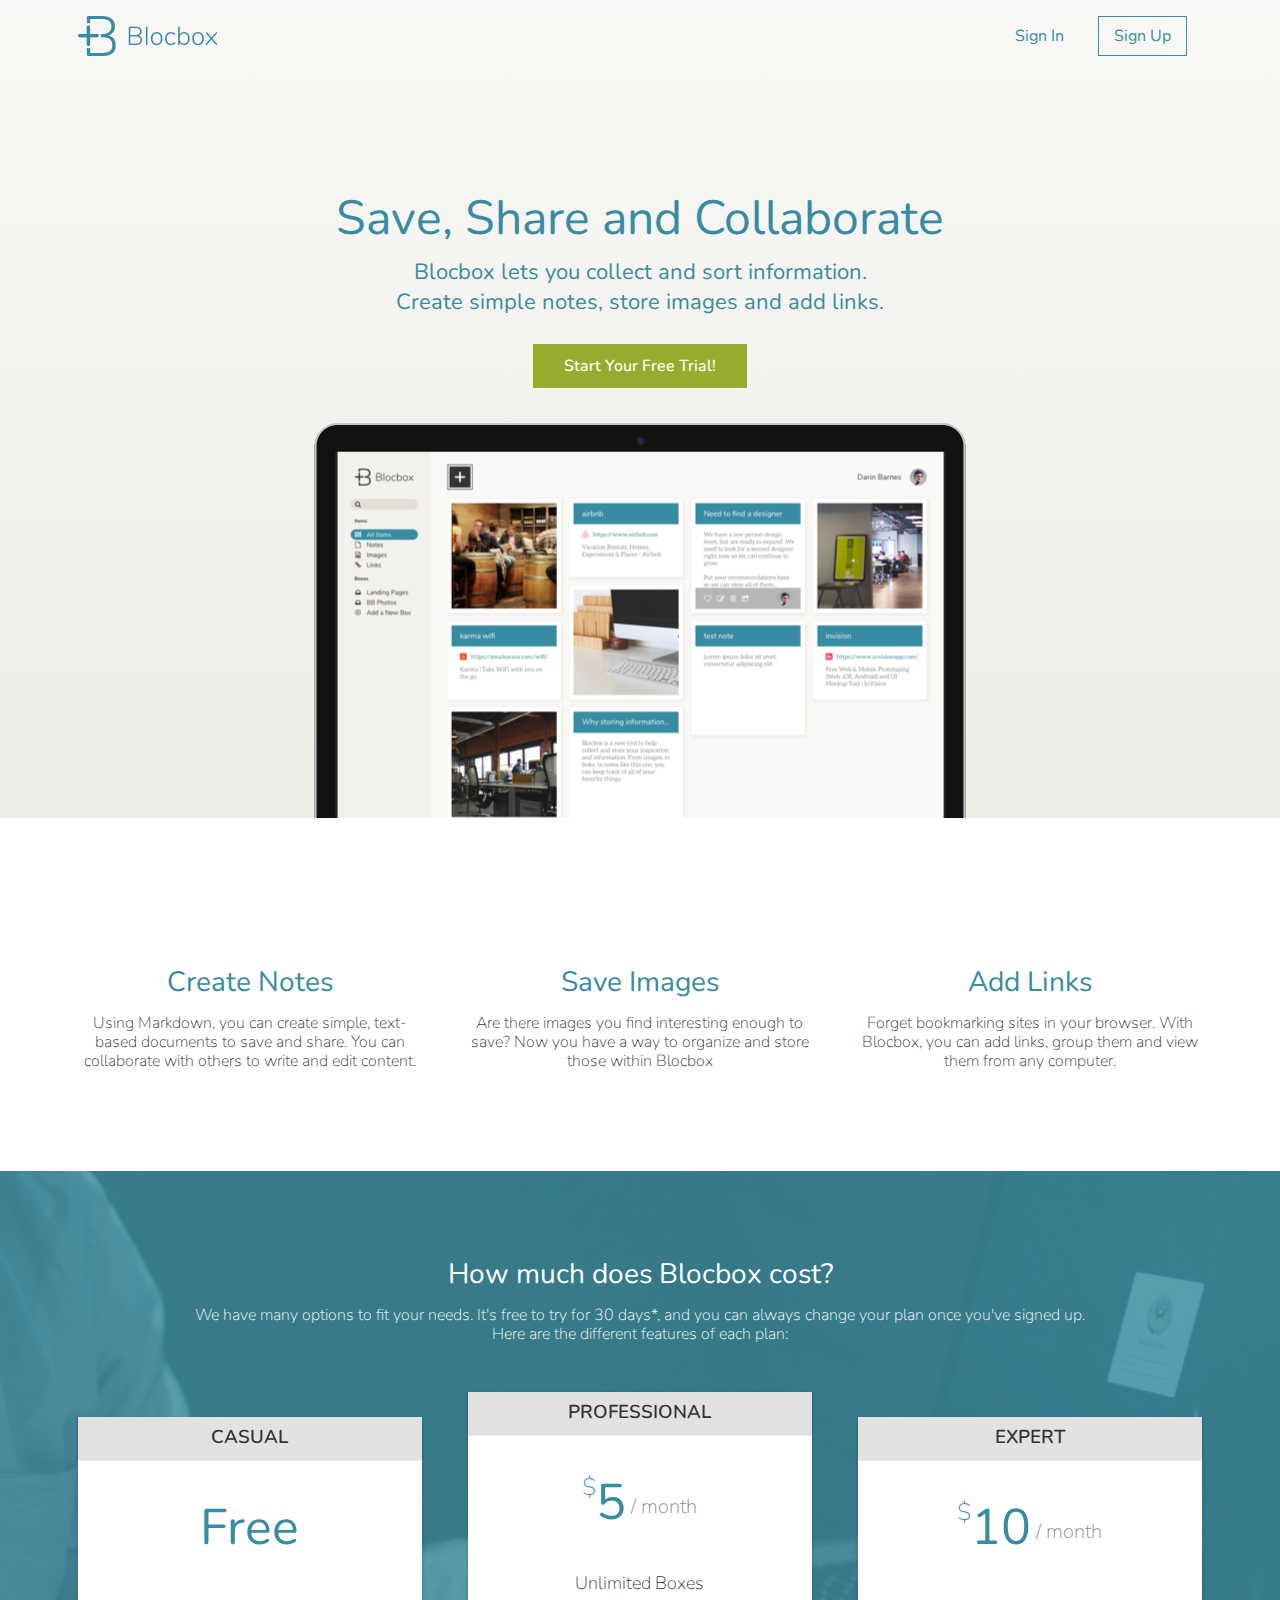
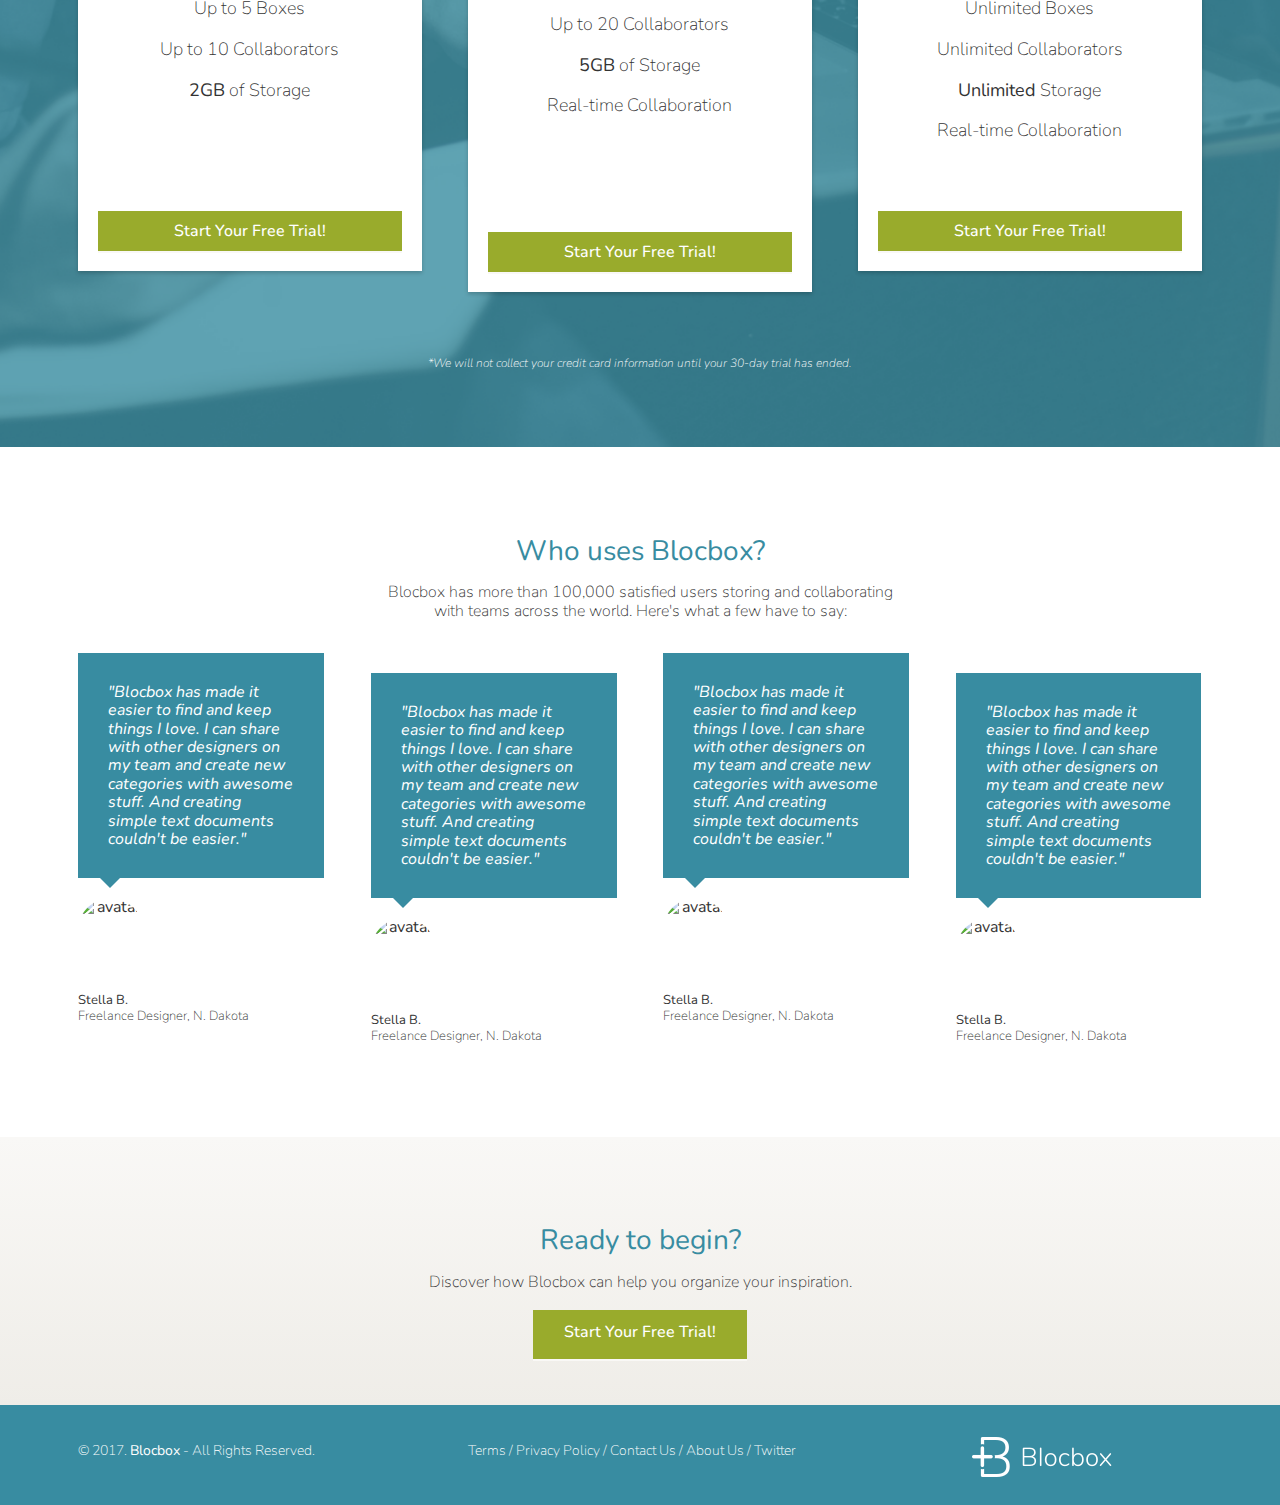
==== commit 7f5bc742: "Checkpoint 31 completed" ====
--- a/index.html
+++ b/index.html
@@ -147,7 +147,7 @@
     </section>
 
     <!-- Call to Action -->
-    <section class="call to action">
+    <section class="call-to-action">
       <div class="container">
         <h2>Ready to begin?</h2>
         <p>Discover how Blocbox can help you organize your inspiration.</p>
@@ -172,7 +172,7 @@
         </ul>
       </nav>
       <div class="right-footer-block one-third">
-        <img class="logo" src="images/site-logo.png" alt="Blocbox" />
+        <img class="logo" src="images/site-logo-white.png" alt="Blocbox" />
       </div>
     </div>
   </footer>
--- a/css/style.css
+++ b/css/style.css
@@ -279,6 +279,62 @@
   margin-top: 30px;
 }
 
+/* CALL TO ACTION */
+.call-to-action {
+  padding: 4em 0;
+  text-align: center;
+}
+.call-to-action h2 {
+  color: #388CA1;
+}
+.call-to-action p {
+  padding-bottom: 15px;
+}
+.call-to-action .btn {
+  padding-bottom: 15px;
+}
+.call-to-action {
+  background-color: #F9F8F6;
+  background-image: linear-gradient(180deg, #F9F8F6 0%, #EFEDE8 100%);
+}
+
+/* FOOTER */
+footer {
+  background-color: #388CA1;
+  background-image: linear-gradient(to top, #388CA1 0%, #388CA1 50%, #388CA1 50%, #388CA1 100%);
+  color: #FFFFFF;
+  height: 150px;
+  position:relative;
+  overflow: hidden;
+  z-index: 0;
+}
+footer p, footer nav ul {
+  font-size: 0.875em;
+  font-weight: 100;
+  text-align: center;
+  margin: 10px auto 0;
+}
+footer nav ul li {
+  list-style-type: none;
+  display: inline;
+}
+footer nav ul li a {
+  color: #FFFFFF;
+  text-decoration: none;
+}
+footer .link-block{
+  text-align: center;
+}
+footer .right-footer-block {
+  background-color: transparent;
+  bottom: auto;
+}
+footer .logo {
+  padding: 2.35em 0;
+  margin: 0 auto;
+  display: block;
+}
+
 /* QUERIES */
 @media (min-width: 768px) {
   .container {
@@ -318,6 +374,22 @@
     .testimonials li.stagger {
       position: relative;
       top: 20px
+    }
+    footer{
+     background-color: #3498DB;
+     background-image: linear-gradient(to left,
+        #388CA1 0%, #388CA1 33.3333%, #388CA1 33.3333%, #388CA1 100%);
+     height: 100px;
+    }
+    footer p, footer nav ul{
+    padding: 2em 0;
+    text-align: left;
+    }
+    footer .right-footer-block {
+    background-color: #388CA1;
+    }
+    footer .logo{
+    padding: 2em 0 2em 1.5em;
     }
 }
 @media (min-width: 992px) {
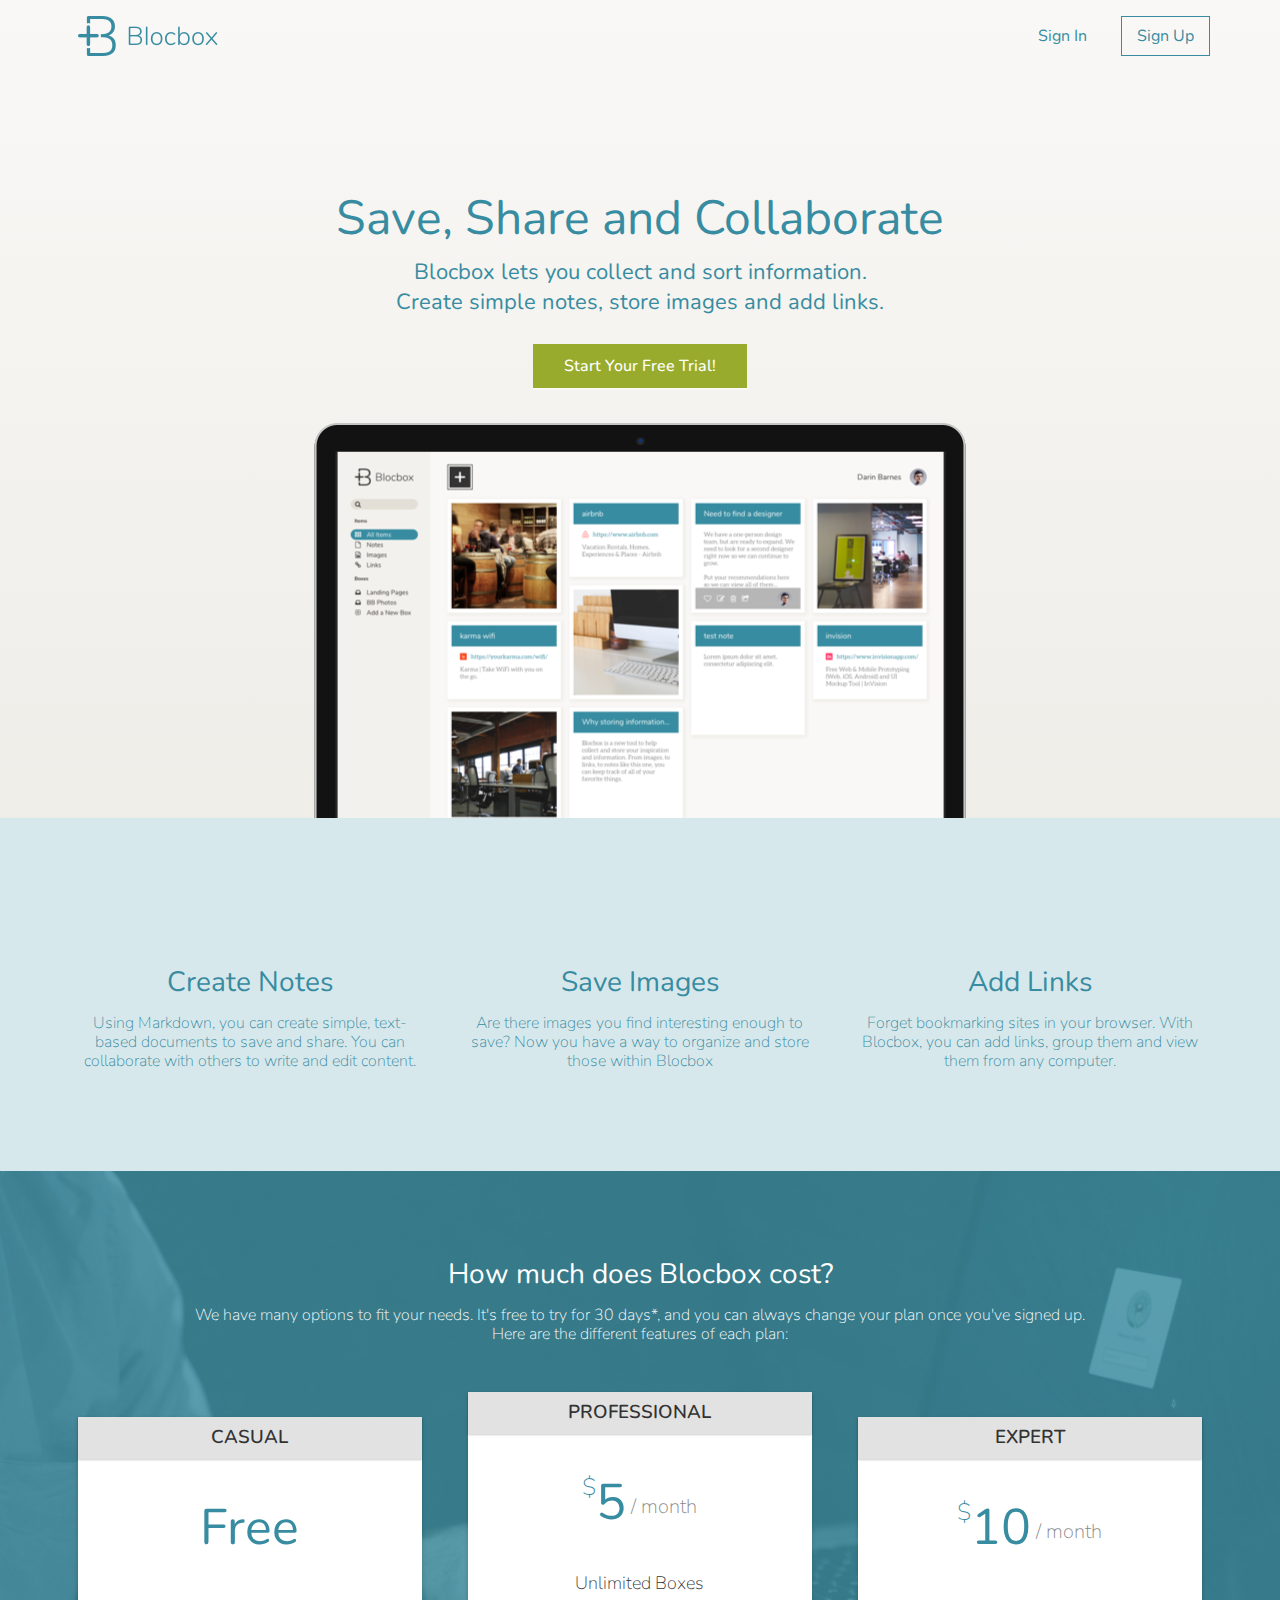
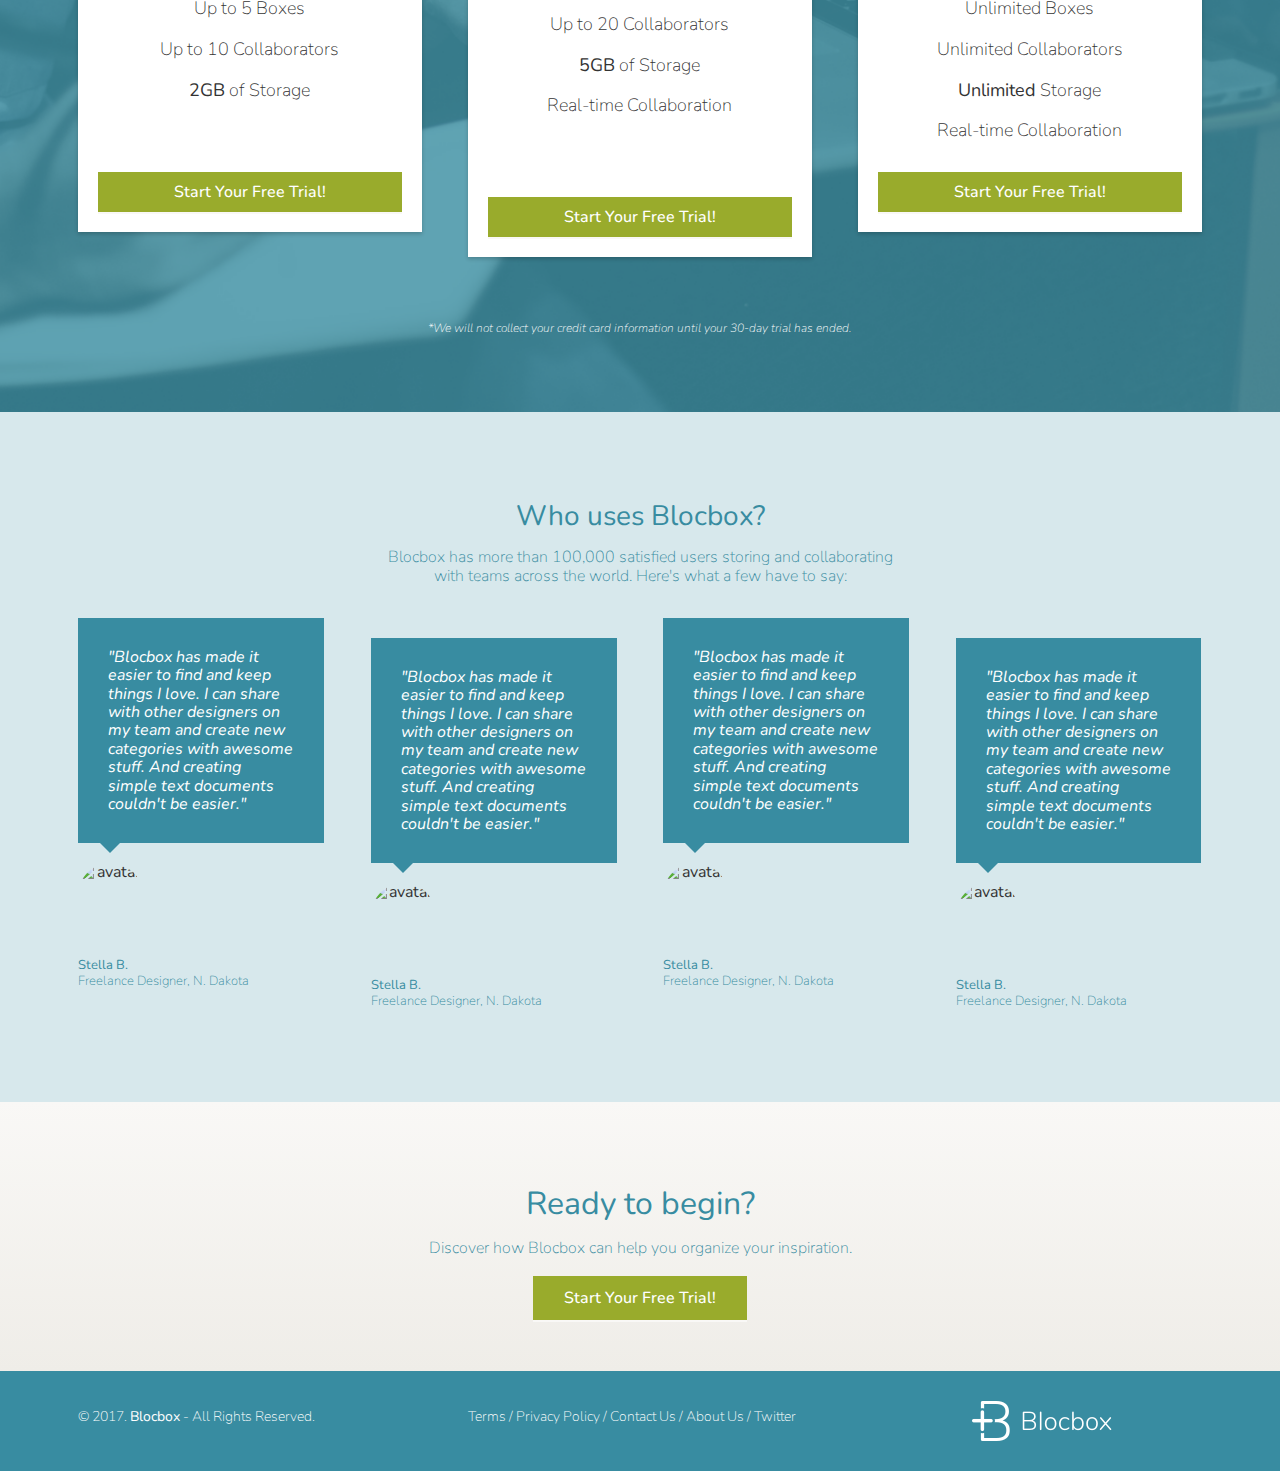
==== commit e577814d: "Homepage styling two completed" ====
--- a/index.html
+++ b/index.html
@@ -21,11 +21,11 @@
 <body>
   <header>
     <nav class="container">
-      <div class="one-half">
+      <div class="logo-header">
         <div id="logo-mobile"><a href="index.html" class="site-logo-mobile"><img src="images/site-logo-mobile.png" alt="Blocbox" /></a></div>
         <div id="logo-desktop"><a href="index.html" class="site-logo"><img src="images/site-logo.png" alt="Blocbox" /></a></div>
       </div>
-      <div class="one-half">
+      <div class="nav-header">
         <ul>
           <li><a href="signin.html">Sign In</a></li>
           <li class="btn-outline"><a href="signup.html">Sign Up</a></li>
@@ -149,7 +149,7 @@
     <!-- Call to Action -->
     <section class="call-to-action">
       <div class="container">
-        <h2>Ready to begin?</h2>
+        <h1>Ready to begin?</h1>
         <p>Discover how Blocbox can help you organize your inspiration.</p>
         <a href="signup.html" class="btn">Start Your Free Trial!</a>
       </div>
--- a/css/style.css
+++ b/css/style.css
@@ -44,6 +44,20 @@
   min-height: 1px;
   margin: 0 2% 20px;
 }
+.logo-header {
+  width: 26%;
+  float: left;
+  position: inline-block;
+  min-height: 1px;
+  margin: 0 2% 20px;
+}
+.nav-header {
+  width: 66%;
+  float: right;
+  position: inline-block;
+  min-height: 1px;
+  margin: 0 0 20px 4%;
+}
 .container {
   width: 307px;
 }
@@ -80,6 +94,7 @@
   color: #388CA1;
   background: #F9F8F6;
   background-image: linear-gradient(180deg, #F9F8F6 0%, #EFEDE8 100%);
+  padding-bottom: 45px;
 }
 header nav {
   padding:1em 0;
@@ -93,7 +108,7 @@
 header nav ul > li {
   list-style-type: none;
   display: inline-block;
-  margin: 0 15px;
+  margin: 0 5px;
 }
 header nav ul > li.btn-outline {
   padding: 10px 15px;
@@ -131,6 +146,7 @@
   text-align: center;
   display: block;
   position: relative;
+  background-color: #D7E8EC;
 }
 .benefits ul {
   margin: 0 auto;
@@ -147,6 +163,9 @@
   vertical-align: middle;
 }
 .benefits h2 {
+  color: #388CA1;
+}
+.benefits p {
   color: #388CA1;
 }
 
@@ -172,12 +191,12 @@
   padding: 0 15px 15px;
   background: #FFFFFF;
   box-shadow: 0px 2px 4px 0px rgba(0, 0, 0, 0.20);
-  min-height: 439px;
+  min-height: 400px;
   position: relative;
   margin-top: 25px;
 }
 .box.middle {
-  min-height: 485px;
+  min-height: 450px;
   margin-top: 0px;
 }
 .box h3 {
@@ -233,12 +252,18 @@
 .testimonials {
   padding: 4em 0;
   text-align: center;
+  background-color: #D7E8EC;
 }
 .testimonials h2 {
   color: #388CA1;
 }
 .testimonials ul li {
   list-style-type: none;
+  right: 20px;
+}
+.testimonials li.stagger {
+  position: relative;
+  left: 20px;
 }
 .testimonials blockquote {
   color: #FFFFFF;
@@ -277,20 +302,25 @@
   text-align: left;
   font-size: 0.8125em;
   margin-top: 30px;
+  color: #388CA1;
+}
+.testimonials p {
+  color: #388CA1;
 }
 
 /* CALL TO ACTION */
 .call-to-action {
   padding: 4em 0;
   text-align: center;
-}
-.call-to-action h2 {
-  color: #388CA1;
+  color: #388CA1;
+}
+.call-to-action .container h1 {
+  color: #388CA1;
+  font-size: 32px;
+  font-weight: normal;
+  margin: 20px 0 0;
 }
 .call-to-action p {
-  padding-bottom: 15px;
-}
-.call-to-action .btn {
   padding-bottom: 15px;
 }
 .call-to-action {
@@ -304,15 +334,24 @@
   background-image: linear-gradient(to top, #388CA1 0%, #388CA1 50%, #388CA1 50%, #388CA1 100%);
   color: #FFFFFF;
   height: 150px;
-  position:relative;
+  position: relative;
   overflow: hidden;
   z-index: 0;
 }
-footer p, footer nav ul {
+footer p {
   font-size: 0.875em;
   font-weight: 100;
   text-align: center;
-  margin: 10px auto 0;
+  margin: 20px 0 0;
+  padding-left: 0;
+}
+footer nav ul {
+  font-size: 0.875em;
+  font-weight: 100;
+  text-align: center;
+  margin: 10px 20px 0;
+  padding-left: 0;
+  bottom: 20px;
 }
 footer nav ul li {
   list-style-type: none;
@@ -322,22 +361,22 @@
   color: #FFFFFF;
   text-decoration: none;
 }
-footer .link-block{
-  text-align: center;
+footer .left-footer-block {
+  margin: 0 2% 0;
 }
 footer .right-footer-block {
   background-color: transparent;
-  bottom: auto;
+  bottom: 5px;
 }
 footer .logo {
-  padding: 2.35em 0;
-  margin: 0 auto;
+  padding: 0 0 2em;
+  margin: 0 auto 1em;
   display: block;
 }
 
 /* QUERIES */
 @media (min-width: 768px) {
-  .container {
+    .container {
     width: 750px;
     }
     #logo-mobile {
@@ -345,6 +384,9 @@
     }
     #logo-desktop {
       display: block;
+    }
+    header {
+      padding-bottom: 0;
     }
     header nav {
       text-align: left;
@@ -352,6 +394,9 @@
     header nav ul {
       float: right;
       text-align: right;
+    }
+    header nav ul > li {
+      margin: 0 15px;
     }
     header .hero h1 {
       font-size: 3em;
@@ -371,9 +416,26 @@
     header .break {
       display: inline;
     }
+    .testimonials blockquote:after {
+      top: 100%;
+      left: 4.5%;
+      border: solid transparent;
+      content: " ";
+      height: 0;
+      width: 0;
+      position: absolute;
+      pointer-events: none;
+      border-top-color: #388CA1;
+      border-width: 10px;
+      margin-left: -10px;
+     }
+    .testimonials ul li {
+      list-style-type: none;
+      right: 0px;
+    }
     .testimonials li.stagger {
       position: relative;
-      top: 20px
+      left: 0px;
     }
     footer{
      background-color: #3498DB;
@@ -381,16 +443,14 @@
         #388CA1 0%, #388CA1 33.3333%, #388CA1 33.3333%, #388CA1 100%);
      height: 100px;
     }
-    footer p, footer nav ul{
-    padding: 2em 0;
-    text-align: left;
+    footer {
+      height: 150px;
     }
     footer .right-footer-block {
-    background-color: #388CA1;
-    }
-    footer .logo{
-    padding: 2em 0 2em 1.5em;
-    }
+      background-color: transparent;
+      bottom: 0;
+    }
+
 }
 @media (min-width: 992px) {
   .container {
@@ -405,6 +465,42 @@
   .one-fourth {
     width: 21%;
   }
+  .testimonials blockquote:after {
+    top: 100%;
+    left: 13%;
+    border: solid transparent;
+    content: " ";
+    height: 0;
+    width: 0;
+    position: absolute;
+    pointer-events: none;
+    border-top-color: #388CA1;
+    border-width: 10px;
+    margin-left: -10px;
+   }
+  .testimonials li.stagger {
+    position: relative;
+    top: 20px;
+    left: 0px;
+  }
+  footer {
+    height: 100px;
+  }
+  footer p, footer nav ul{
+  padding: 2em 0;
+  text-align: left;
+  margin: 10px 0 0;
+  }
+  footer .right-footer-block {
+  background-color: #388CA1;
+  bottom: 0px;
+  }
+  footer .logo{
+  padding: 30px 0 30px 1.5em;
+  }
+  header {
+  padding-bottom: 0px;
+  }
 }
 @media (min-width: 1200px) {
   .container {
